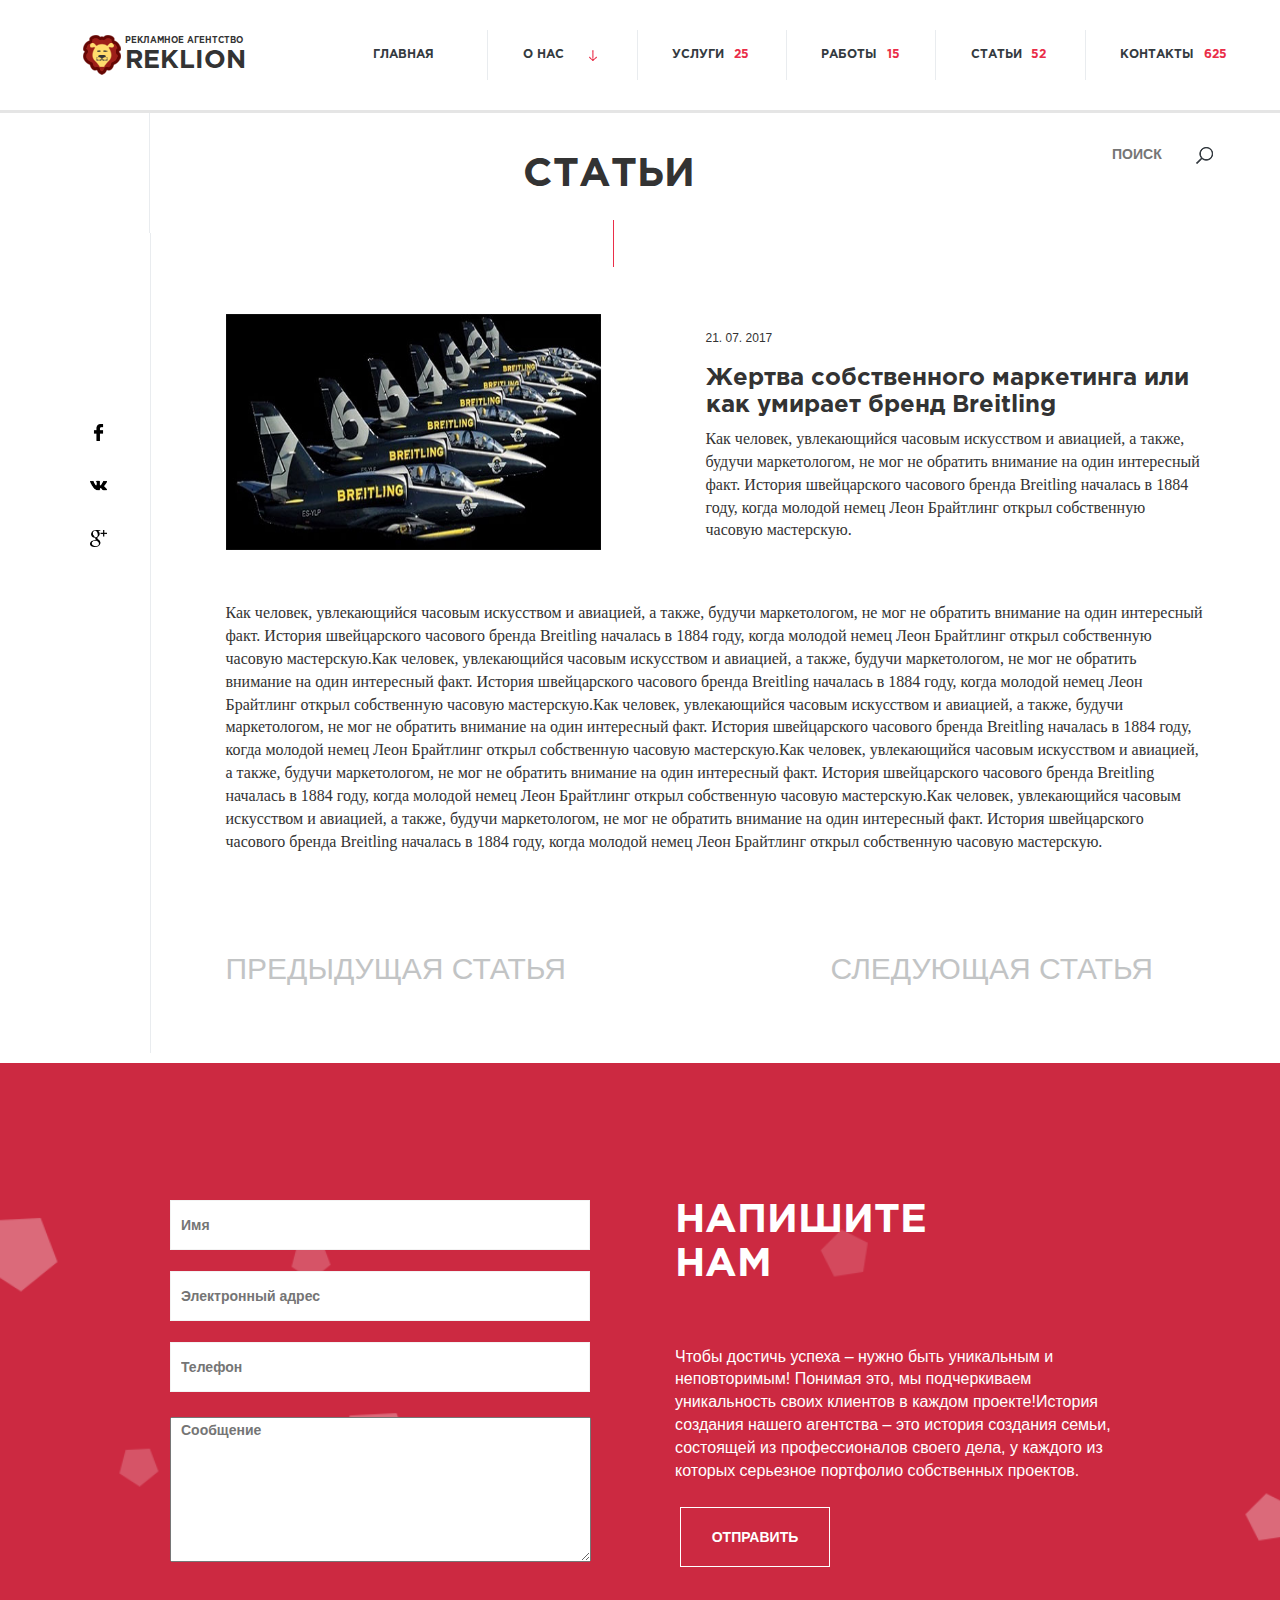
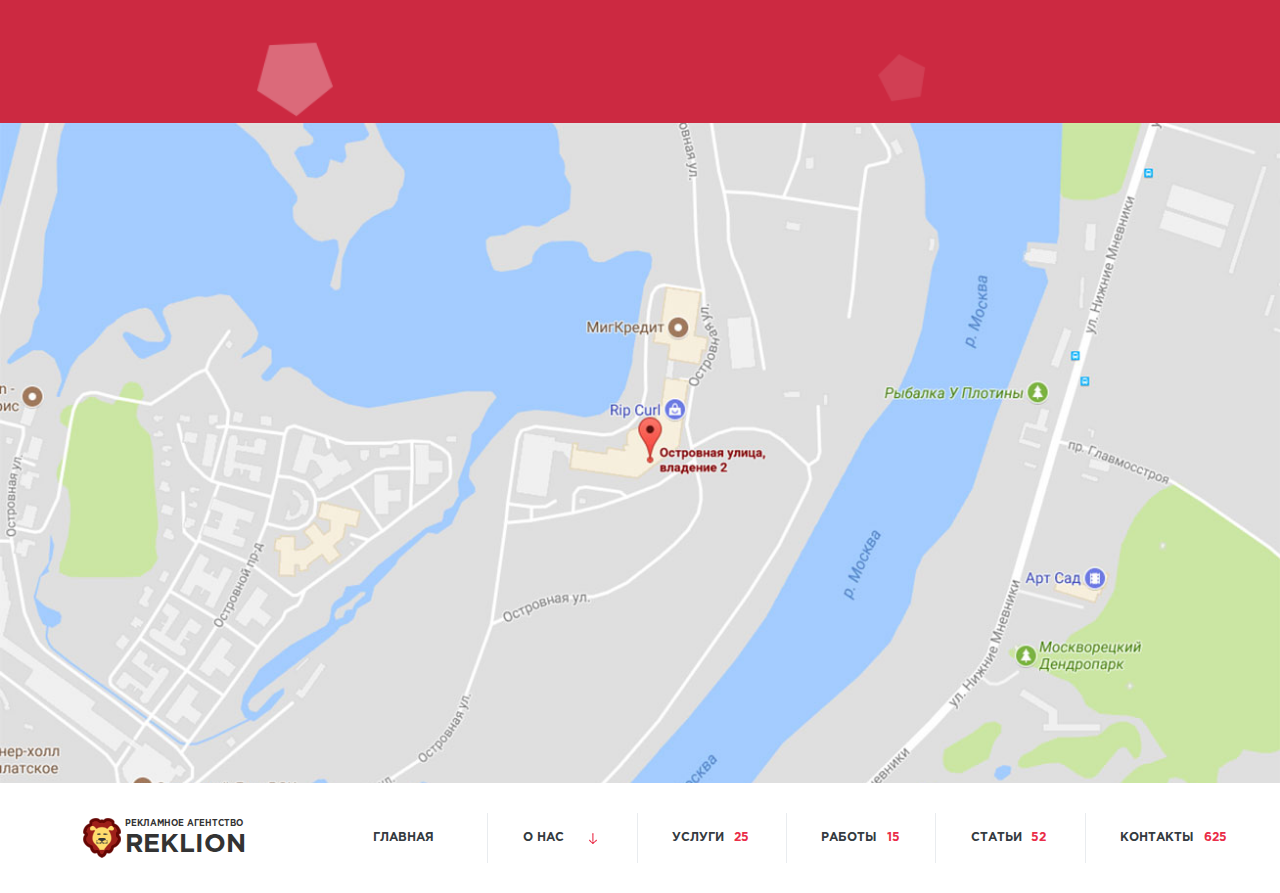
==== articles-inside.html @ a6cdd657 "commit-3" ====
<!doctype html>
<html lang="en">
<head>
    <meta charset="UTF-8">
    <meta name="viewport"
          content="width=device-width, user-scalable=no, initial-scale=1.0, maximum-scale=1.0, minimum-scale=1.0">
    <meta http-equiv="X-UA-Compatible" content="ie=edge">
    <link rel="stylesheet" href="style.css">
    <link rel="stylesheet" href="reset.css">
    <link rel="stylesheet" href="bootstrap/css/bootstrap.min.css">
    <link rel="stylesheet" href="font-awesome/css/font-awesome.min.css">
    <link rel="stylesheet" href="slick/slick-theme.css">
    <link rel="stylesheet" href="slick/slick.css">
    <title>REKLION</title>
</head>
<body>
   <header>
        <div class="head">
            <div class="top-nav">
                <div class="logo-block">
                    <img src="img/small-logo.png" alt="">
                    <div class="logo-text">
                        <p>РЕКЛАМНОЕ АГЕНТСТВО</p>
                        <h2>REKLION</h2>
                    </div>
                </div>
                <nav>
           <ul class="menu">
                        <li><a href="index.html">Главная</a></li>
                        <li><a href="#" class="toogle-menu">О нас</a>
                            <ul class="drop-menu">
                                <li class="red">О нас:</li>
                                <li><a href="command.html">НАША КОМАНДА</a></li>
                                <li><a href="reviews.html">ОТЗЫВЫ</a></li>
                                <li><a href="customers.html">клиенты</a></li>
                                <li><a href="partners.html">партнеры</a></li>
                                <li><a href="franchise.html">франшиза</a></li>
                                <li><a href="goodDeed.html">Благое дело</a></li>
                                <li><a href="certificate.html">СЕРТИФИКАТЫ</a></li>
                            </ul>
                        </li>
                        <li><a href="services.html">Услуги <span>25</span></a></li>
                        <li><a href="work.html">Работы <span>15</span></a></li>
                        <li><a href="articles.html">Статьи <span>52</span></a></li>
                        <li><a href="contacts.html">Контакты <span>625</span></a></li>
                    </ul>
                </nav>
                  <div id="side-toggle">
                        <a href="#">
                          <img src="img/menu.png" alt="">
                        </a>    
                    </div>  
                    <div class="side-menu">
                          <ul class="slide-container" >
                            <li><a href="index.html">Главная</a></li>
                              <li><a href="#" class="toogle-media">О нас</a>
                                  <ul class="drop-media">
                                      <li><a href="command.html">НАША КОМАНДА</a></li>
                                      <li><a href="reviews.html">ОТЗЫВЫ</a></li>
                                      <li><a href="customers.html">клиенты</a></li>
                                      <li><a href="partners.html">партнеры</a></li>
                                      <li><a href="franchise.html">франшиза</a></li>
                                      <li><a href="goodDeed.html">Благое дело</a></li>
                                      <li><a href="certificate.html">СЕРТИФИКАТЫ</a></li>
                                  </ul>
                              </li>
                                <li><a href="services.html">Услуги <span>25</span></a></li>
                                <li><a href="work.html">Работы <span>15</span></a></li>
                                <li><a href="articles.html">Статьи <span>52</span></a></li>
                                <li><a href="contacts.html">Контакты <span>625</span></a></li>
                          </ul>
                                    <div class="footer-block">
                                     <div class="logo-block">
                                     <img src="img/small-logo.png" alt="">
                                         <div class="logo-text">
                                            <p>РЕКЛАМНОЕ АГЕНТСТВО</p>
                                            <h2>REKLION</h2>
                                         </div>
                                     </div>
                                    <div class="footer-block-social">
                                        <div class="footer-block-item">
                                            <a href="#">
                                                <img src="img/face.png" alt="">
                                            </a>
                                        </div>
                                        <div class="footer-block-item">
                                            <a href="#">
                                                <img src="img/vk.png" alt="">
                                            </a>
                                        </div>
                                        <div class="footer-block-item">
                                            <a href="#">
                                                <img src="img/google.png" alt="">
                                            </a>
                                        </div>
                                    </div> 
                                    <div class="footer-tel">
                                        <a href="tel:т. +7 (495) 235-2-235">т. +7 (495) 235-2-235</a>
                                    </div>
                                </div>
                                <div class="call">
                                    <a href="tel:т. +7 (495) 235-2-235">Позвонить нам</a>
                                </div>
                                <div class="media-search">
                                    <input type="search" placeholder="ПОИСК">
                                    <button>
                                        <img src="img/search.png" alt="">
                                    </button>
                                </div>
            </div>            
                   </div>
            </div>
        </div>
    </header>
    <main>
          <div class="all-caption">
              <div class="all-caption-left"></div>
              <div class="all-caption-h2">
                  <h2 id="title">СТАТЬИ</h2>
              </div>
               <div class="search">
                      <label>
                                <input id="search-in" class="search-input" type="search" placeholder="ПОИСК">
                                <button id="search-btn">
                                    <img src="img/search.png" alt="">  
                                </button>
                        </label>
                    </div>
          </div>
        <div class="articles-inside">
          <div class="articles-inside-left">
            <div class="all-content-left">
              <div class="all-social">
                <a href="#">
                    <img src="img/face.png" alt="">
                </a>
                <a href="#">
                    <img src="img/vk.png" alt="">
                </a>
                <a href="#">
                   <img src="img/google.png" alt="">
                </a>   
            </div>   
        </div>
          </div>
          <div class="articles-inside-right">
            <div class="articles-inside-container">
             <div class="articles-inside-block">
                  <div class="articles-inside-img">
                    <img src="img/articles-img.jpg" alt="">
                  </div>
                  <div class="articles-inside-text">
                    <h3>21. 07. 2017</h3>
                    <h2>Жертва собственного маркетинга или как умирает бренд Breitling</h2>
                    <p>Как человек, увлекающийся часовым искусством и авиацией, а также, будучи маркетологом, не мог не обратить внимание на один интересный факт.
                    История швейцарского часового бренда Breitling началась в 1884 году, когда молодой немец Леон Брайтлинг открыл собственную часовую мастерскую.</p>
                  </div>
              </div>
              <div class="articles-inside-p">
                <p>
                  Как человек, увлекающийся часовым искусством и авиацией, а также, будучи маркетологом, не мог не обратить внимание на один интересный факт.
                  История швейцарского часового бренда Breitling началась в 1884 году, когда молодой немец Леон Брайтлинг открыл собственную часовую мастерскую.Как человек, увлекающийся часовым искусством и авиацией, а также, будучи маркетологом, не мог не обратить внимание на один интересный факт.
                  История швейцарского часового бренда Breitling началась в 1884 году, когда молодой немец Леон Брайтлинг открыл собственную часовую мастерскую.Как человек, увлекающийся часовым искусством и авиацией, а также, будучи маркетологом, не мог не обратить внимание на один интересный факт.
                  История швейцарского часового бренда Breitling началась в 1884 году, когда молодой немец Леон Брайтлинг открыл собственную часовую мастерскую.Как человек, увлекающийся часовым искусством и авиацией, а также, будучи маркетологом, не мог не обратить внимание на один интересный факт.
                  История швейцарского часового бренда Breitling началась в 1884 году, когда молодой немец Леон Брайтлинг открыл собственную часовую мастерскую.Как человек, увлекающийся часовым искусством и авиацией, а также, будучи маркетологом, не мог не обратить внимание на один интересный факт.
                  История швейцарского часового бренда Breitling началась в 1884 году, когда молодой немец Леон Брайтлинг открыл собственную часовую мастерскую.
                </p>
              </div>
              <div class="articles-inside-bottom">
                <div class="btn-articles">
                  <a href="#">Предыдущая статья</a>
                </div>
                <div class="btn-articles">
                  <a href="#">СЛЕДУЮЩАЯ статья</a>
                </div>
              </div>
            </div>
          </div>
        </div>
       <div class="write">
          <div class="write-block">
            <div class="write-form">
            <form action="#">
              <label>
                <div class="input-container">
                <input type="name" placeholder="Имя">
              </div>
              <div class="input-container">
                <input type="email" placeholder="Электронный адрес">
              </div>
              <div class="input-container">
                <input type="tel" placeholder="Телефон">
              </div>
              <textarea placeholder="Сообщение"></textarea>
              <button type="submit" class="form-button">ОТПРАВИТЬ</button>
              </label>
            </form>
          </div>
          <div class="write-text">
            <div class="write-caption">
              <h2>Напишите <br> 
                нам</h2>
            </div>
            <div class="write-p">
              <p>
                Чтобы достичь успеха – нужно быть уникальным и неповторимым! Понимая это, мы подчеркиваем уникальность своих клиентов в каждом проекте!История создания нашего агентства – это история создания семьи, состоящей из профессионалов
            своего дела, у каждого из которых серьезное портфолио собственных проектов.
              </p>
            </div>
          </div>
          </div>
        </div>
        <div class="map"></div>
    </main>
	<footer>
		<div class="top-nav foot">
                <div class="logo-block">
                    <img src="img/small-logo.png" alt="">
                    <div class="logo-text">
                        <p>РЕКЛАМНОЕ АГЕНТСТВО</p>
                        <h2>REKLION</h2>
                    </div>
                </div>
                <nav>
                    <ul class="menu">
                        <li><a href="#">Главная</a></li>
                        <li><a href="#" class="toogle-menu">О нас</a>
                            <ul class="drop-menu">
                                <li class="red">О нас:</li>
                                <li><a href="#">НАША КОМАНДА</a></li>
                                <li><a href="#">ОТЗЫВЫ</a></li>
                                <li><a href="#">клиенты</a></li>
                                <li><a href="#">партнеры</a></li>
                                <li><a href="#">франшиза</a></li>
                                <li><a href="#">Благое дело</a></li>
                                <li><a href="#">СЕРТИФИКАТЫ</a></li>
                            </ul>
                        </li>
                        <li><a href="#">Услуги <span>25</span></a></li>
                        <li><a href="#">Работы <span>15</span></a></li>
                        <li><a href="#">Статьи <span>52</span></a></li>
                        <li><a href="#">Контакты <span>625</span></a></li>
                    </ul>
                </nav>
            </div>
            <div class="footer-media">
            	<div class="footer-block">
            		 <div class="logo-block">
                     <img src="img/small-logo.png" alt="">
	                     <div class="logo-text">
	                        <p>РЕКЛАМНОЕ АГЕНТСТВО</p>
	                        <h2>REKLION</h2>
	                     </div>
                	 </div>
                	<div class="footer-block-social">
                		<div class="footer-block-item">
                			<a href="#">
                				<img src="img/face.png" alt="">
                			</a>
                		</div>
                		<div class="footer-block-item">
                			<a href="#">
                				<img src="img/vk.png" alt="">
                			</a>
                		</div>
                		<div class="footer-block-item">
                			<a href="#">
                				<img src="img/google.png" alt="">
                			</a>
                		</div>
                	</div> 
                	<div class="footer-tel">
                		<a href="tel:т. +7 (495) 235-2-235">т. +7 (495) 235-2-235</a>
                	</div>
            	</div>
            	<div class="call">
            		<a href="tel:т. +7 (495) 235-2-235">Позвонить нам</a>
            	</div>
            </div>
	</footer>
    <script src="https://ajax.googleapis.com/ajax/libs/jquery/3.2.1/jquery.min.js"></script>
    <script src="bootstrap/js/bootstrap.min.js"></script>
    <script src="slick/slick.min.js"></script>
    <script src="js.js"></script>
</body>
</html>
---- style.css ----
@font-face{
    font-family: Calibri;
    src: url(fonts/calibri/calibri.ttf);
    font-family: GothamPro;
    src: url(fonts/GothamPro/GothaProBol.otf)
}
body{
    overflow: hidden;
}
.wrapper{
    overflow: hidden;
}
a{
    text-decoration: none;
}
.head{
    border-bottom: 3px solid #e5e5e5;
    transition: all 0.5s;
}
.head.active{
    padding-bottom: 40px;
}
.top-nav{
    max-width: 1280px;
    min-height: 110px;
    display: -webkit-box;
    display: -ms-flexbox;
    display: flex;
    -webkit-box-align: center;
        -ms-flex-align: center;
            align-items: center;
    margin: auto;
    -ms-flex-wrap: wrap;
        flex-wrap: wrap;
    -ms-flex-pack: distribute;
        justify-content: space-around;
}
.logo-block{
    width: 170px;
    min-height: 110px;
    display: -webkit-box;
    display: -ms-flexbox;
    display: flex;
    -webkit-box-align: center;
        -ms-flex-align: center;
            align-items: center;
    margin: 0 4%;
}
.logo-text p{
    font-size: 8.62px;
    font-family: GothamPro;
    margin: 0;
}
.logo-text h2{
    font-family: GothamPro;
    font-size: 25.58px;
    margin: 0;
}
nav{
    width: 70%;
    height: 50px;
    position: relative;
}
.side-menu{
    display: none;
}
.menu{
    display: -webkit-box;
    display: -ms-flexbox;
    display: flex;
    -ms-flex-pack: distribute;
        justify-content: space-around;
    -webkit-box-align: center;
        -ms-flex-align: center;
            align-items: center;
    height: 100%;
}
.menu li{
    height: 100%;
    -ms-flex-preferred-size: 115px;
        flex-basis: 115px;
    text-transform: uppercase;
    border-right: 1px solid #e9ecef;
}
.menu li:last-child{
	border: none;
}
.menu a{
    display: block;
    color: #343a40;
    font-size: 12px;
    font-family: GothamPro;
    line-height: 50px;
}
.menu a:hover{
    color: #ea2e49;
    -webkit-transition: 0.3s;
    transition: 0.3s;
    text-decoration: none;
}
.menu a:active{
	color: #ea2e49;
}
.menu a:focus{
	color: #ea2e49;
	text-decoration: none;
}
.menu span{
    padding-left: 5%;
    color: #ea2e49;
}
#side-toggle{
	display: none;
}
.red{
    color: #ea2e49;
    display: block;
    font-size: 12px;
    font-family: GothamPro;
    line-height: 50px;
}
.toogle-menu{
    position: relative;
}
.toogle-menu:after{
    content: '';
    background-image: url("img/red-arrow.png");
    display: block;
    width: 8px;
    height: 11px;
    position: absolute;
    bottom: 19px;
    right: 40px;
}
.drop-menu{
    display: -webkit-box;
    display: -ms-flexbox;
    display: flex;
    position: absolute;
    -webkit-box-pack: justify;
        -ms-flex-pack: justify;
            justify-content: space-between;
    visibility: hidden;
    left: -30px;
    opacity: 0;
    -webkit-transition: 0.5s;
    transition: 0.5s;
    -webkit-transform: translateY(-34px);
            transform: translateY(-34px);
    width: 100%;        
}
.side-toggle{
	display: none;
}
.drop-menu li{
    width: 118px;
    text-align: center;
    border: none;
}
.drop-menu.active{
    -webkit-transform: translateY(8px);
            transform: translateY(8px);
    opacity: 1;
    visibility: visible;
}
.about{
    display: -webkit-box;
    display: -ms-flexbox;
    display: flex;
    -webkit-box-pack: justify;
        -ms-flex-pack: justify;
            justify-content: space-between;
}
.about-left{
     width: 150px;
     min-height: 520px;
     border-right: 1px solid #e9ecef;
     position: relative;
 }
.social-about{
    position: absolute;
    bottom: 10px;
    right: 60px;
}
.about-tex{
	display: none;
}
.social-about img{
    display: block;
    width: 10px;
    height:14px;
    margin-bottom: 40px;
}
.about-right{
    max-width: 1264px;
    min-height: 515px;
    display: -webkit-box;
    display: -ms-flexbox;
    display: flex;
    -ms-flex-pack: distribute;
        justify-content: space-around;
    -ms-flex-wrap: wrap;
        flex-wrap: wrap;
    -webkit-box-align: center;
        -ms-flex-align: center;
            align-items: center;
    position: relative;
}
.big-logo img{
    max-width: 100%;
}
.common-text{
    -ms-flex-preferred-size: 690px;
        flex-basis: 690px;
    margin-top: 80px;
}
.text{
    padding-top: 50px;
}
.about-caption h2{
    font-size: 40px;
    font-family: GothamPro sans-serif;
    text-transform: uppercase;
}
.common p{
    font-size: 16px;
    font-family: Calibri, sans-serif;
}
.search{
    position: absolute;
    top: 30px;
    right: 70px;
    max-width: 100px;
}
#search-in{
	border: none;
	background-color: transparent;
    width: 100px;
    transition: all 0.3s;
    position: absolute;
    right: 0;
    border-bottom: 1px solid transparent;
}
#search-in.active{
    border-bottom-color: #000;
    width: 380px;
    right: 30px;
}
#search-btn{
    background-color: transparent;
    border:  none;
    position: absolute;
    left: 80px;
}
.search label{
    width: 260px;
    display: block;
    overflow: hidden;
}
.download-button{
    width: 180px;
    height: 40px;
    -webkit-box-align: center;
        -ms-flex-align: center;
            align-items: center;
    display: -webkit-box;
    display: -ms-flexbox;
    display: flex;
}
.download-button a{
    color: #7cc3f9;
    font-size: 12px;
    font-family: GothamPro;
    display: block;
}
.download-button a:hover{
	color: #1997f7;
	text-decoration: none;
}
.download-button a:active{
	color: #3597e2;
	text-decoration: none;
}
.download-button a:before{
    content: '';
    display: block;
    background: url("img/download.png");
    width: 15px;
    height: 15px;
    float: left;
    margin-right: 5px;
}
.flex-container{
    display: -webkit-box;
    display: -ms-flexbox;
    display: flex;
    -webkit-box-pack: justify;
        -ms-flex-pack: justify;
            justify-content: space-between;
    width: 100%;
}
.work{
    max-width: 100%;
    min-height: 456px;
    background-color: #fafafa;
    display: -webkit-box;
    display: -ms-flexbox;
    display: flex;
    -webkit-box-pack: justify;
        -ms-flex-pack: justify;
            justify-content: space-between;
}
.work-right{
    width: 1194px;
    min-height: 515px;
    display: -webkit-box;
    display: -ms-flexbox;
    display: flex;
    -webkit-box-pack: justify;
        -ms-flex-pack: justify;
            justify-content: space-between;
    -ms-flex-wrap: wrap;
        flex-wrap: wrap;
}
.tel{
    width: 150px;
    min-height: 520px;
}
.tel a{
    font-size: 12px;
    writing-mode: vertical-lr;
    margin-left: 55%;
    margin-top: 40%;
    color: #494e53;
}
.video{
    width: 650px;
    height: 460px;
    margin-top: 12%;
}
.video-block{
    width: 500px;
    height: 340px;
    margin: auto;
}
.cup{
    width: 30%;
    height: 460px;
    margin-top: 7%;
}
.cup img{
    padding-left: 5%;
}
.cup-button{
    width: 250px;
    height: 60px;
    background-color: #ea2e49;
    -webkit-box-shadow: 1px 1px 10px 8px #f9bec2;
            box-shadow: 1px 1px 10px 8px #f9bec2;
}
.cup-button:hover{
	background-color: #ff3352;
}
.cup-button:active{
	background-color: #e61740;
}
.cup-button a{
    display: block;
    color: #fff;
    font-size: 12px;
    font-family: GothamPro;
    text-transform: uppercase;
    text-align: center;
    line-height: 60px;
}
.cup-button a:hover{
	color: #fff;
	text-decoration: none;
}
.cup-button a:focus{
	color: #fff;
	text-decoration: none;
}
.video-block iframe{
    width:500px;
    height:315px;
}
.video-block video{
    width: 100%;
    height: 100%;   
}
.advantages{
    display: -webkit-box;
    display: -ms-flexbox;
    display: flex;
    -webkit-box-pack: justify;
        -ms-flex-pack: justify;
            justify-content: space-between;
    min-height: 650px;
}
.advantages-left{
    width: 150px;
    min-height: 520px;
    border-right: 1px solid #e9ecef;
}
.advantages-right{
    max-width: 1134px;
    min-height: 515px;
    display: -webkit-box;
    display: -ms-flexbox;
    display: flex;
    -ms-flex-pack: distribute;
        justify-content: space-around;
    -ms-flex-wrap: wrap;
        flex-wrap: wrap;
    -webkit-box-align: center;
        -ms-flex-align: center;
            align-items: center;
    position: relative;
}
.advantages-p{
    display: -webkit-box;
    display: -ms-flexbox;
    display: flex;
    -ms-flex-pack: distribute;
        justify-content: space-around;
    margin-top: 5%;
}
.advantages-text-right h2{
    font-size: 40px;
    text-transform: uppercase;
    font-family: Calibri;
    margin-left: 2%;
}
.advantages-text-right p{
    font-size: 16px;
    font-family: Calibri;
    width: 45%;
}
.advantages-caption{
    display: -webkit-box;
    display: -ms-flexbox;
    display: flex;
    -webkit-box-pack: justify;
        -ms-flex-pack: justify;
            justify-content: space-between;
    max-width: 1000px;
}
.view-services{
    width: 200px;
    height: 80px;
    position: relative;
}
.view-services a{
    display: block;
    color: #4dadf7;
    font-size: 12px;
    font-family: Calibri;
    position: absolute;
    bottom: 0;
    text-decoration: underline;
}
.view-services a:hover{
	color: #1997f7;
}
.view-services a:before{
    content: '';
    display: block;
    background-image: url("img/blue-arrow.png");
    position: absolute;
    width: 8px;
    height: 12px;
    top: -30px;
    left: 16px;
}
.advantages-text-bot{
    position: relative;
}
.advantages-text-bot:after{
    content: '';
    display: block;
    background-image: url("img/gray-arrow.png");
    width: 8px;
    height: 12px;
    position: absolute;
    left: 57px;
    top: 120px;
}
.advantages-text-bot h2{
    font-size: 30px;
    text-transform: uppercase;
    font-family: GothamPro;
    color: #8c8f93;
    margin-left: 2%;
    line-height: 50px;
}
.gray{
    color: #616366;
}
.quote{
    position: relative;
    width: 100%;
    margin: auto;
}
.quote-sl{
    position: relative;
}
.quote-sl img{
    width:100%;
}
.quote-sl-text{
    position: absolute;
    top: 110px;
    left: 400px;
}
.quote-sl-text p{
    color: #fff;
    font-size: 24px;
    font-family: GothamPro;
}
.articles{
    max-width: 1280px;
    min-height: 660px;
    display: -webkit-box;
    display: -ms-flexbox;
    display: flex;
}
.articles-left{
    width: 150px;
    border-right: 1px solid #e9ecef;
}
.articles-right-block{
	width: 50%;
	margin-bottom: 75px;
}
.articles-caption{
	width: 400px;
	margin: auto;
}
.articles-caption h2{
	font-size: 36px;
	font-family: GothamPro;
}
.get{
	padding: 15%;
}
.get a{
	display: block;
	font-size: 12px;
	font-family: Calibri;
	position: relative;
	color: #4dadf7;
}
.get a:hover{
	text-decoration: none;
	color: #1997f7;
}
.get a:before{
	content: '';
	display: block;
	background-image: url('img/blue-arrow.png');
	background-repeat: no-repeat;
	width: 8px;
	height: 12px;
	position: absolute;
	top: -40px;
	left: 11px;
}
.articles-right{
    width: 100%;
    min-height: 660px;
    display: -webkit-box;
    display: -ms-flexbox;
    display: flex;
    -webkit-box-pack: justify;
        -ms-flex-pack: justify;
            justify-content: space-between;
            -webkit-box-align: center;
                -ms-flex-align: center;
                    align-items: center;
            -ms-flex-wrap: wrap;
                flex-wrap: wrap;
}
.articles-slider{
	max-width: 550px;
	min-height: 620px;
	margin-top: 70px;
}
.articles-sl{
	width: 315px;
	height: 360px;
	position: relative;
}
.red-left{
	width: 64px;
	height: 62px;
	display: block;
	background-image: url('img/red-left.png');
	position: absolute;
	bottom: 0;
	right: 64px;
}
.red-right{
	width: 64px;
	height: 62px;
	display: block;
	background-image: url('img/red-right.png');
	position: absolute;
	bottom: 62px;
	right: 64px;
}
.articles-sl img{
	width: 205px;
	max-width: 100%;
}
.articles-numb{
	margin-bottom: 45px;
}
.articles-numb h2{
	font-size: 70px;
	font-family: GothamPro;
}
.articles-data p{
	font-size: 12px;
	margin: 0;
}
.articles-slide-text p{
	font-size: 16px;
	font-family: Calibri;
	font-weight: bold;
}
.services{
	max-width: 100%;
	min-height: 660px;
	background-image: url(img/services-bg.jpg);
	background-size: cover;
	background-repeat: no-repeat;
}
.tab-block{
	margin-top: 20%;
}
.services-caption h2{
	font-size: 70px;
	font-family: GothamPro;
}
.services-caption h3{
	font-size: 40px;
	font-family: GothamPro;
}
.services-text{
	width: 440px;
	padding-top: 10%;
}
.services-button{
	width: 225px;
	height: 60px;
	background-color: #ea2e49;
	-webkit-box-shadow: 1px 1px 10px 8px #f9bec2;
	        box-shadow: 1px 1px 10px 8px #f9bec2;
	margin-top: 57px;
	-webkit-transition: 0.3s;
	transition: 0.3s;
}
.services-button:hover{
	background-color: #ff3352;
}
.services-button:active{
	background-color: #e61740;
}
.services-button a{
	display: block;
	line-height: 60px;
	text-align: center;
	color: #fff;
	text-transform: uppercase;
	font-size: 12px;
	font-family: GothamPro;
	font-weight: bold;
}
.services-button a:hover{
	color: #fff;
	text-decoration: none;
}
.viev-serv{
	margin-top: 90px;
}
.viev-serv a{
	font-size: 12px;
	font-family: GothamPro;
	font-weight: bold;
	color: #4dadf7;
	position: relative;
}
.viev-serv a:before{
	content: '';
	display: block;
	background-image: url('img/blue-arrow.png');
	width: 8px;
	height: 12px;
	position: absolute;
	bottom: 50px;
	left: 13px;
}
.services-text p{
	font-size: 16px;
	font-family: Calibri;
}
.red-numb{
	color: #ea2e49;
}
.services-tab{
	display: -webkit-box;
	display: -ms-flexbox;
	display: flex;
	-webkit-box-pack: space-evenly;
	    -ms-flex-pack: space-evenly;
	        justify-content: space-evenly;
	-ms-flex-wrap: wrap;
	    flex-wrap: wrap;
}
.list-tabs{
	display: -webkit-box;
	display: -ms-flexbox;
	display: flex;
	width: 510px;
	-ms-flex-pack: distribute;
	    justify-content: space-around;
}
.list-tabs ul{
	width: 210px;
	height: 680px;
	padding-top: 70px;
	position: relative;
}
.gray-line:after{
	content: '';
	display: block;
	background-image: url('img/gray-line.png');
	width: 1px;
	height: 640px;
	position: absolute;
	top: 30px;
	right: -23px;
}
.list-tabs li{
	padding-top: 20%;
}
#horse{
	padding-left: 38%;
}
#android{
	padding-left: 6%;
}
.list-tabs a{
	font-size: 16px;
	color: #96908e;
	font-family: Calibri;
	display: block;
	text-align: center;
}
.list-tabs a:hover{
	color: #8d8d8d;
}
.list-tabs img{
	display: block;
	padding-left: 33%;
	padding-bottom: 5%;
}
.clients{
	max-width: 100%;
	min-height: 585px;
	display: -webkit-box;
	display: -ms-flexbox;
	display: flex;
}
.clients-left{
	width: 150px;
    min-height: 520px;
    border-right: 1px solid #e9ecef;
}
.clients-right{
	width: 100%;
}
.clients-item{
	width: 90%;
	height: 260px;
	margin: auto;
}
.clients-caption{
	padding: 5%;
} 
.clients-caption h2{
	font-size: 40px;
}
.clients-item-top,
.clients-item-bot{
	display: -webkit-box;
	display: -ms-flexbox;
	display: flex;
	-ms-flex-pack: distribute;
	    justify-content: space-around;
	-webkit-box-align: center;
	    -ms-flex-align: center;
	        align-items: center;
}
.write{
	background-image: url('img/write-bg.png');
	background-repeat: no-repeat;
	background-size: cover;
	max-width: 100%;
	width: 100%;
	min-height: 660px;
}
.write-block{
	max-width: 960px;
	min-height: 462px;
	margin: auto;
	display: -webkit-box;
	display: -ms-flexbox;
	display: flex;
	-webkit-box-pack: justify;
	    -ms-flex-pack: justify;
	        justify-content: space-between;
	-ms-flex-wrap: wrap;
	    flex-wrap: wrap-reverse;
	padding-top: 9%;
	position: relative;
}
.write-form{
	width: 440px;
	padding: 0 10px;
}
.write-form form{
	width: 100%;
}
.input-container{
	width: 100%;
	height: 50px;
	margin-top: 5%;
}
.input-container input{
	width: 100%;
	height: 50px;
	border: 1px solid #f3f3f3;
	color: #999999;
	-webkit-box-sizing: border-box;
	        box-sizing: border-box;
	padding-left: 10px;
}
.write-form textarea{
	width: 421px;
	height: 145px;
	margin-top: 6%;
	color: #999999;
	-webkit-box-sizing: border-box;
	        box-sizing: border-box;
	padding-left: 10px;
}
.write-text{
	width: 445px;
}
.write-caption h2{
	font-size: 40px;
	text-transform: uppercase;
	color: #fff;
	font-family: GothamPro;
}
.write-p{
	font-size: 16px;
	color: #fff;
	padding-top: 11%;
}
.form-button{
	position: absolute;
	bottom: 0;
	left: 520px;
	width: 150px;
	height: 60px;
	border: 1px solid #fff;
	background-color: transparent;
	color: #fff;
	-webkit-transition: 0.5s;
	transition: 0.5s;
}
.form-button:hover{
	background-color: #ea2d49;
	-webkit-transition: 0.5s;
	transition: 0.5s;
}
.form-button:active{
	background-color: #e61741;
	-webkit-transition: 0.5s;
	transition: 0.5s;
}
.map{
	background-image: url('img/map.jpg');
	background-repeat: no-repeat;
	background-size: 100%;
	width: 100%;
	min-height: 660px;
}
.footer-media{
	display: none;
}

/*contacts*/
.contacts{
	width: 100%;
	min-height: 496px;
}
.all-caption{
	max-width: 100%;
	min-height: 120px;
	display: flex;
    position: relative;
}
.all-caption-left{
	width: 150px;
	border-right: 1px solid #e9ecef;
}
.all-caption-h2{
	margin-top: 40px;
    margin-left: 25%;
}
.all-caption-h2 h2{
	font-size: 40px;
	text-transform: uppercase;
	margin: 0; 
	font-family: GothamPro;
	font-weight: bold;
}
.all-caption-search{
	max-width: 186;
}
.all-caption-search button{
	border: none;
	background-color: transparent;
	margin-top: 43px;
	margin-right: 130px;
}
.contacts-content{
	max-width: 100%
	min-height 360px;
	background-color: #fafafa;
	display: flex;
	justify-content: space-between;
}
.all-content-left{
	width: 150px;
	height: 350px;	
	position: relative;
}
.all-content-left img{
	width: 17px;
	height: 17px;
}
.all-social{
	position: absolute;
	position: absolute;
	bottom: 0px;
	left: 90px;
}
.all-social img{
	display: block;
}
.all-social a{
	padding-bottom: 36px;
	display: block;
}
.contacts-content-right{
	display: flex;
	justify-content: space-around;
	flex-wrap: wrap; 
	width: 90%;
	min-height: 250px;
	align-items: center;
}
.contacts-content-item h2{
	color: #ea2e49;
	font-size: 36px;
	font-family: GothamPro;
	font-weight: bold;
}
.contacts-content-item h3{
	font-size: 14px;
	text-transform: uppercase;
	color: #495057;
	font-family: GothamPro;
	font-weight: bold;
	margin-top: 30px;
	margin-bottom: 35px;
}
.contacts-content-item ul{
	padding-top: 2%;
}
.contacts-content-item li{
	color: #495057;
	padding-top: 2%;
}
.contacts-content-item a{
	color: #495057;
	text-decoration: none;
}
/*contacts-end*/
/*reviews*/
.common-page{
	width: 100%;
	min-height: 460px;
	background-color: #fafafa;
	display: flex;
}
.common-right{
	width: 80%;
	display: flex;
	justify-content: space-between;
    margin: auto;
    padding-top: 50px;
}
.common-video{
	width: 580px;
	height: 460px;
}
.common-video video{
	width: 450px;
	height: 335px;
	margin: auto;
}
.reviews-left{
	width: 150px;
	min-height: 1200px;
	border-right: 1px solid #e9ecef;
}
.reviews-left a{
	writing-mode: sideways-lr;
}
.reviews-about-reklion{
	width: 100%;
}
.reviews{
	display: flex;
}
.reviews-caption{
	width: 100%;
	height: 100px;
}
.reviews-caption h2{
	font-size: 30px;
	font-family: GothamPro;
	font-weight: bold;
	padding-top: 4%;
	padding-left: 7%;
}	
.reviews-block{
	max-width: 1160px;
	margin: auto;
}
.reviews-item{
	display: flex;
	justify-content: space-around;
	flex-wrap: wrap;
	margin-top: 5%;

}
.reviews-photo{
	width: 333px;
	height: 412px;
}
.reviews-photo img{
	max-width: 100%;
}
.reviews-text{
	max-width: 575px;
}
.reviews-name{
	width: 530px;
	height: 60px;
	display: flex;
	justify-content: space-between; 
}
.reviews-name h2{
	font-size: 14px;
	font-family: GothamPro;
	font-weight: bold;
}
.reviews-name p{
	font-family: GothamPro;
	font-weight: bold;
	color: #ea2e49;
	font-size: 48px;
}
.reviews-p{
	max-width: 580px;
	min-height: 270px;
}
.reviews-p p{
	font-size: 16px;
	font-family: Calibri;
}
.diplomas{
	max-width: 100%;
	min-height: 1245px;
	background-image: url('img/diplomas-bg.jpg');
	background-repeat: no-repeat;
	background-size: cover;
}
.diplomas-caption{
	max-width: 400px;
	min-height: 100px;
	padding-left: 14%;
}
.diplomas-caption h2{
	margin: 0;
	padding-top: 30%;
	text-align: right;
}
.diplomas-block{
	max-width: 988px;
	min-height: 988px;
	display: flex;
	justify-content: space-between;
	flex-wrap: wrap;
	margin-left: 18%;
	margin-right: 2%;
}
.diplomas-item{
	max-width: 220px;
	min-height: 310px;
	margin-top: 30px;
}
.diplomas-item img{
	max-width: 100%;
}
/*reviews-end*/

/*command*/
.command{
	max-width: 100%;
	display: flex;
}
.command-left{
	width: 150px;
	height: 1970px;
	border-right: 1px solid #e9ecef;
}
.command-right{
	width: 100%;
}
.command-caption{
	max-width: 264px;
	min-height: 170px;
	margin-left: 14%;
}
.command-caption h2{
	margin: 0;
	padding-top: 25%;
}
#card{
	padding-top: 0;
}
.team-card{
	max-width: 875px;
	min-height: 475px;
	margin: auto;
	display: flex;
	justify-content: space-between;
	padding-top: 130px;
}
.team-item{
	width: 222px;
}
.team-photo img{
	max-width: 100%;
}
.team-name{
	margin: 30px 0;
}
.team-name h2{
	font-size: 14px;
	text-transform: uppercase;
	font-family: GothamPro;
	font-weight: bold;
	color: #343a40;
}
.team-info p{
	font-size: 14px;
	color: #495057;
	font-family: Calibri;
	width: 160px;
}
.advantages-page{
	width: 100%;
	min-height: 1360px;
	background-image: url('img/diplomas-bg.jpg');
	background-repeat: no-repeat;
	background-size: cover;
}
.advantages-page-caption{
	width: 900px;
	display: flex;
	margin: auto;
	justify-content: space-between;
	height: 150px;
	align-items: center;
}
.advantages-page-caption h2{
	margin: 0;
	
}
.advantages-page-caption a{
	font-size: 16px;
	font-family: GothamPro;
	color: #4dadf7;
	position: relative;
}
.advantages-page-caption a:before{
	content: '';
	display: block;
	background-image: url('img/blue-arrow.png');
	position: absolute;
	width: 8px;
	height: 12px;
	top: -30px;
	left: 14px;
}
.advantages-page-block{
	width: 970px;
	height: 955px;
	display: flex;
	justify-content: space-around;
	flex-wrap: wrap;
	margin: auto;
}
.advantages-page-item{
	width: 245px;
}
.advantages-page-item h2{
	color: #ea2e49;
	font-size: 36px;
	font-family: GothamPro;
	font-weight: bold;
}
.advantages-page-item h3{
	font-size: 14px;
	font-family: GothamPro;
	font-weight: bold;
	color: #343a40;
}
.advantages-page-item p{
	font-size: 14px;
	font-family: Calibri;
	color: #495057;
}
.cup-bottom{
	max-width: 245px;
	min-height: 175px;
	margin: auto;
	padding-bottom: 50px;
}
.cup-img{
	padding-left: 10%;
}
.cup-bottom-button{
	width: 245px;
	height: 62px;
	background-color: #ea2e49;
	 -webkit-box-shadow: 1px 1px 10px 8px #f9bec2;
            box-shadow: 1px 1px 10px 8px #f9bec2;
}
.cup-bottom-button a{
	display: block;
	color: #fff;
	text-transform: uppercase;
	font-family: Calibri;
	text-align: center;
	line-height: 60px;
}
.cup-bottom-button a:hover{
	color: #fff;
	text-decoration: none;
}
.experience{
	display: flex;
}
.experience-left{
	width: 150px;
	height: 160px;
	border-right: 1px solid #e9ecef;
}
.experience-right{
	width: 100%;
}
.experience-text{
	width: 100%;
	padding-left: 33%;
	padding-top: 6%;
}
.experience-right h2{
	color: #c2c4c5;
	text-transform: uppercase;
	font-size: 16px;
	font-family: GothamPro;
	margin:  0;
	font-weight: bold;
}
/*command-end*/
/*certificate*/
.certificate{
	display: flex;
	min-height: 1300px;
}
.certificate-left{
	width: 150px;
	border-right: 1px solid #e9ecef;
}
.certificate-right{
	width: 100%;
}
.certificate-block{
	max-width: 1130px;
	min-height: 400px;
}
.certificate-caption{
	padding-left: 10.5%;
	height: 100px;
}
.certificate-caption h2{
	font-size: 30px;
	text-transform: uppercase;
	font-family: GothamPro;
	font-weight: bold;
	padding-top: 2%;
	color: #343a40;
}
.partnership-caption{
	padding-left: 10.5%;
}
.partnership-caption h3{
	font-size: 16px;
	text-transform: uppercase;
	color: #f398a1;
}
.partnership-block{
	display: flex;
	justify-content: space-around;
	max-width: 940px;
	min-height: 230px;
	align-items: center;
	margin: auto;
}
.partnership-item img{
	max-width: 100%;
}
.all-certificate{
	max-width: 960px;
	min-height: 925px;
	margin: auto;
	padding-top: 50px;
}
.certificate-p{
	padding-left: 1.5%;
}
.certificate-p p{
	font-size: 16px;
	color: #ea2e49;
	text-transform: uppercase;
}
.all-certificate-item{
	display: flex;
	flex-wrap: wrap;
	justify-content: space-around;
}
.certificate-item{
	width: 178px;
	height: 257px;
	margin-top: 20px;
}
.certificate-item img{
	max-width: 100%;
}
/*certificate-end*/
/*goodDeed*/
.white{
	background-color: #fff;
}
.gray{
	background-color: #fafafa;
	height: 450px;
}
.goodDeed{
	max-width: 100%;
	min-height: 1300px;
}
.goodDeed-top{
	min-height: 450px;
	max-width: 1340px;
	display: flex;
	justify-content: center;
	align-items: center;
	background-color: #fafafa;
	margin: auto;
}
.goodDeed-social{
	position: absolute;
	position: absolute;
	bottom: 0px;
	left: 90px;
}
.goodDeed-social img{
	display: block;
    width: 10px;
    height:14px;
    margin-bottom: 40px;
}
.goodDeed-top-left{
	width: 150px;
	height: 450px;
}
.goodDeed-top-right{
	display: flex;
	margin: auto;
	width: 100%;
	justify-content: center;
	flex-wrap: wrap;
	align-items: center;
}
.goodDeed-img{
	margin-right: 5%;
	max-width: 490px;
	min-height: 350px;
}
.media-img{
	display: none;
}
.project{
	width: 460px;
	height: 300px;
}
.project h2{
	font-size: 30px;
	text-transform: uppercase;
	font-family: GothamPro;
	font-weight: bold;
	margin-bottom: 50px; 
}
.project p{
	font-size: 16px;
	font-family: Calibri;
}
.goodDeed-text{
	box-sizing: border-box;
	padding-left: 3.5%;
	padding-right: 10%;
	padding-top: 50px;
	max-width: 1010px;
	min-height: 845px;
	margin: auto;
}
.goodDeed-text-caption h2{
	font-size: 30px;
	font-family: GothamPro;
	text-transform: uppercase;
	font-weight: bold;
}
.goodDeed-text-caption p{
	font-size: 16px;
	font-family: Calibri;
}
.goodDeed-container-left{
	width: 135px;
	border-right: 1px solid #e9ecef;
	height: 1381px;
	position: absolute;
}
.goodDeed-container{
	max-width: 1340px;
	display: flex;
	flex-wrap: wrap;
}
.goodDeed-text ul{
	padding-top: 5%;
}
.text-ul li{
	color: #5b6167;
	font-family: Calibri;
}
.goodDeed-text p{
	margin: 0;
	padding-top: 2%;
	color: #5b6167;
	font-family: Calibri;
}
.goodDeed-text span{
	font-weight: bold;
}
.goodDeed-text a{
	color: #ea2e49;
}
.goodDeed-text a:hover{
	color: #ea2e49;
	text-decoration: none;
}
.goodDeed-photoBlock{
	max-width: 990px;
	min-height: 530px;
	margin: auto;
	display: flex;
	flex-wrap: wrap;
	justify-content: space-around;
}
.photoBlock-item{
	width: 220px;
	height: 150px;
}
.photoBlock-item img{
	max-width: 100%;
}
/*goodDeed-end*/

/*customers*/
.customers{
	width: 100%;
	min-height: 1132px;
	display: flex;
}
.customers-left{
	width: 150px;
	border-right: 1px solid #e9ecef;
}
.customers-right{
	width: 100%;
}
.customers-caption{
	height: 170px;
	display: flex;
	align-items: center;
	padding-left: 3.5%;
}
.customers-caption h2{
	margin: 0;
	font-size: 30px;
	font-family: GothamPro;
	font-weight: bold;
	text-transform: uppercase;
	padding-left: 4%;
}
.customers-caption p{
	margin: 0;
	text-transform: uppercase;
	font-size: 16px;
	color: #ea2e49;
	padding-left: 5%;
}	
.customers-block{
	max-width: 935px;
	min-height: 895px;
	margin: auto;
}
.customers-item{
	display: flex;
	justify-content: space-around;
	flex-wrap: wrap;
	max-width: 995px;
	min-height: 165px;
	align-items: center;
}
/*customers-end*/

/*work*/
.work-page{
    display: flex;
}
.work-page-left{
    width: 150px;
    border-right: 1px solid #e9ecef;
    height: 1170px; 
}
.work-page-right{
    max-width: 988px;
    height: 1170px;
    margin: auto;
}
.work-list{
    max-width: 995px;
    min-height: 1060px;
}
.work-ul{
    display: flex;
    width: 850px;
    justify-content: space-between;
    height: 50px;
    padding: 5% 0;
}
.work-ul li{
    text-transform: uppercase;
    font-size: 30px;
    height: 50px;
    font-family: GothamPro;
    font-weight: bold;
}
.active .color-a{
    color: #ea2e49;
}
.work-ul a{
    color: #c2c4c5;
    text-decoration: none;
    transition: 0.5s;
}
.work-ul a:hover{
    color: #f496a4;
    text-decoration: none;
}
.work-item{
    width: 100%;
    height: 330px;
    background-repeat: no-repeat;
    background-position-y: 50px;
    padding-top: 40px;  
    
}.work-img img{
    position: relative;
    max-width: 100%;
}
.li-work{
    display: flex;
    width: 280px;
    justify-content: space-around;
}
.li-work li{
    font-size: 12px;
    font-family: GothamPro;
    font-weight: bold;
    position: relative;
}
.li-work li:before{
    content: '';
    display: block;
    background-image: url('img/word-line.png');
    position: absolute;
    width: 9px;
    height: 3px;
    left: -12px;
    bottom: 6px;
}
.work-img{
    position: relative;
}
.work-img h2{
    text-transform: uppercase;
    color: #fff;
    position: absolute;
    z-index: 2;
    font-size: 26.88px;
    font-family: GothamPro;
    font-weight: bold;
    left: 80px;
    top: 15px;
}
.work-more{
    width: 145px;
    height: 60px;
    background-color: transparent;
    border: 2px solid #fff;
    position: absolute;
    bottom: 39px;
    left: 80px;
    z-index: 2;
    transition: 0.5s;
}
.work-more:hover{
    color: #ea2e49;
}
.work-more:active{
    color: #e61740;
}
.work-more a{
    text-transform: uppercase;
    display: block;
    color: #fff;
    text-align: center;
    line-height: 55px;
    font-size: 14px;
    font-family: Calibri;
}
.work-more:hover a{
    color: #fff;
    text-decoration: none;
}
.work-item p{
    font-size: 12px;
    font-family: GothamPro;
    margin-top: 10px;
    margin-left: 10px;
}
/*work-end*/

/*inside*/
.inside{
    display: flex;
}
.inside-left{
    width: 169px;
    height: 3742px;
    border-right: 1px solid #e9ecef;
}
.inside-right{
    width: 100%;
    min-height: 3649px;
}
#title{
    margin-left: 31%;
    position: relative;
}
#title:after{
    content: '';
    display: block;
    background-image: url('img/long-red.png');
    width: 1px;
    height: 47px;
    position: absolute;
    left: 90px;
    bottom: -70px;
}
.flex-block{
    display: flex;
    align-items: center;
    justify-content: space-between;
    flex-wrap: wrap;
}
.flex-block h2{
    font-size: 26.88px;
    font-family: GothamPro;
    font-weight: bold;
}
.flex-block ul{
    margin: 0;
}
.inside-text{
    padding-top: 15%;
    padding-left: 9%;
    max-width: 810px;
}
.inside-p{
    margin-top: 20px;
    font-family: GothamPro;
    font-size: 12px;
}
.web-block{
    max-width: 980px;
    margin: auto;
    padding-top: 50px;
}
.web-block img{
    max-width: 100%;
}
/*inside-end*/

/*partners*/

.partners{
    display: flex;
}
.partners-left{
    width: 139px;
    height: 800px;
    border-right: 1px solid #e9ecef;
}
.partners-right{
    width: 100%;
}
.partners-container{
    max-width: 1015px;
    min-height: 725px;
    margin: auto;
}
.partners-caption{
    height: 170px;
}
.partners-caption h2{
    text-transform: uppercase;
    font-size: 30px;
    font-family: GothamPro;
    padding-top: 5%;        
}
.partners-block{
    display: flex;
    justify-content: space-between;
    align-items: center;
    flex-wrap: wrap;
    height: 320px;
    margin-top: 20px; 
}
.partners-img{
    width: 30%;
    height: 195px;
    border: 1px solid #f2f2f2;
    display: flex;
    align-items: center;
    justify-content: center;
}
.partners-text-caption{
    display: flex;
    width: 330px;
    justify-content: space-between;
}
.partners-text-caption p{
    margin: 0
}
.partners-text-caption h2{
    margin: 0
}
.partners-text{
    max-width: 585px;
    min-height: 325px;
    padding-top: 15%;
}
.partners-text h2{
    font-size: 14px;
    font-family: GothamPro;
    font-weight: bold;
}
.partners-text p{
    font-size: 12px;    
}
.partners-p{
    padding-top: 5%;
}
.partners-p p{
    font-size: 16px;
    font-family: Calibri;
}
/*partners-end*/

/*articles*/

.articles-img img{
    width: 500px;
}
.articles-img{
    margin-right: 30px;
}
.articles-bg{
    background-image: url('img/bg-artic.jpg');
    background-repeat: no-repeat;
    background-size: 100%;
    display: flex;
    justify-content: space-between;
    margin: auto;
    -webkit-background-size: 100%;
}
.mass-media h2{
    font-size: 30px;
    text-transform: uppercase;
    font-family: GothamPro;
    font-weight: bold;
}
.view{
    width: 140px;
    height: 60px;
    background-color: #ea2e49;
    box-shadow: 1px 1px 15px 4px #f6c8cf;
}
.view a{
    display: block;
    text-align: center;
    line-height: 55px;
    text-transform: uppercase;
    color: #fff;
}
.view a:hover{
    color: #fff;
}
.articles{
    display: flex;
}
.articles-left{
    width: 150px;
    border-right: 1px solid #e9ecef;
}
.articles-right-page{
    width: 100%;
}
.articles-item{
    display: flex;
    align-items: center;
    justify-content: space-between;
    max-width: 1160px;
    margin-left: 5%;
}
.articles-ul{
    display: flex;
    width: 50%;
    justify-content: space-between;
    padding-top: 80px;
}
.articles-ul li{
    font-size: 30px;
    font-family: GothamPro;
    font-weight: bold;
}
.art-block{
    max-width: 1088px;
    min-height: 205px;
    margin-left: auto;
    display: flex;
    justify-content: space-between;
}
.sorting{
    display: flex;
    width: 40%;
    justify-content: space-around;
    padding-top: 88px;
}
.sorting a{
    font-size: 12px;
    font-family: GothamPro;
    position: relative;
}
.sorting a:after{
    content: '';
    display: block;
    background-image: url('img/blue-arrow.png');
    background-repeat: no-repeat;
    width: 8px;
    height: 12px;
    right: -15px;
    position: absolute;
    bottom: 1px;
}
.color-a{
    color: #c2c4c5;
}
.color-a:hover{
    color: #f496a4;
}
.articles-item-img {
    display: flex;
    height: 145px;
    width: 245px;
}
.articles-item-img img{
    max-width: 100%;
}
.articles-text{
    margin-left: 5%;
    height: 175px;
} 
.articles-text h3{
    font-size: 12px;
    font-family: Calibri;
}
.articles-text h2{
    font-size: 16px;
    font-family: GothamPro;
}
.articles-text p{
    font-size: 16px;
    font-family: Calibri;
}
/*articles-end*/

/*articles-inside*/

.articles-inside{
    display: flex;
}
.articles-inside-left{
    width: 169px;
    border-right: 1px solid #e9ecef;
    height: 820px;
}
.articles-inside-right{
    width: 100%;
}
.articles-inside-container{
    max-width: 980px;
    min-height: 810px;
    margin: auto;
    padding-top: 7%;
}
.articles-inside-block{
    display: flex;
    align-items: center;
    justify-content: space-between;
}
.articles-inside-img{
    max-width: 375px;
    height: 236px;
}
.articles-inside-img img{
    width: 100%;
    height: 100%;
}
.articles-inside-text{
    max-width: 500px;
}
.articles-inside-text h3{
    font-size: 12px;
}
.articles-inside-text h2{
    font-size: 24px;
    font-family: GothamPro;
}
.articles-inside-text p{
    font-size: 16px;
    font-family: Calibri;
}
.articles-inside-p{
    padding-top: 50px;
}
.articles-inside-p p{
    font-size: 16px;
    font-family: Calibri;
}
.articles-inside-bottom{
    height: 200px;
    width: 100%;
    display: flex;
    justify-content: space-between;
    align-items: center;
    flex-wrap: wrap;
}
.btn-articles{
    width: 375px;
    height: 30px;
}
.btn-articles a{
    display: block;
    color: #c2c4c5;
    font-size: 30px;
    text-decoration: none;
    text-transform: uppercase;
}
.btn-articles a:hover{
    color: #f0bec6;
}
.btn-articles a:focus{
    color: #f0bec6;
}
/*articles-inside-end*/

/*franchise*/
.franchise{
    display: flex;
    position: relative;
}
.franchise-left{
    width: 150px;
    border-right: 1px solid #e9ecef;
}
.franchise-right{
    width: 100%;
}
.franchise-container{
    max-width: 980px;
    margin: auto;
}
.franchise-caption{
    max-width: 420px;
}
.franchise-caption h2{
    font-size: 30px;
    font-family: GothamPro;
}
.franchise-block h2{
    font-size: 14px;
    font-family: GothamPro;
    position: relative;
    text-transform: uppercase;
}
.franchise-block h2:before{
    content: '';
    display: block;
    background-image: url('img/solid.png');
    width: 40px;
    height: 2px;
    position: absolute;
    bottom: -1px;
    left: 2px;
}
.franchise-block h3{
    font-size: 16px;
    font-family: Calibri;
    font-weight: bold;
}
.franchise-block p{
    font-size: 14px;
    font-family: Calibri;
}
.franchise-block li{
    font-size: 14px;
    font-family: Calibri;
    padding-top: 2%;
}
.who{
    width: 100%;
    height: 400px;
    display: flex;
    background-image:  url('img/who-bg.jpg');
    background-repeat: no-repeat;
    -webkit-background-size: cover;
    background-size: cover;
    position: absolute;
    left: 0;
    right: 0;
}
.who-block{
    display: flex;
    width: 860px;
    margin: auto;
    align-items: center;
    justify-content: space-between;
}
.who-item{
    width: 40%;
    display: flex;
    align-items: flex-start;
    justify-content: space-between;
}
.faq{
    padding-top: 34%;
}
.faq-caption{
    height: 100px;
    display: flex;
    align-items: end;
}
.faq-caption h4{
    font-size: 14px;
    font-family: Calibri;
    text-transform: uppercase;
}
.application{
    padding-top: 8%;
}
.application h2{
    font-size: 14px;
    font-family: Calibri;
    margin-bottom: 5%;
}
.application-btn{
    width: 200px;
    height: 60px;
    background-color: #ea2e49;
    -webkit-box-shadow: 1px 1px 10px 8px #f9bec2;
            box-shadow: 1px 1px 10px 8px #f9bec2;
    margin: auto;
}
.application-btn a{
    display: block;
    text-align: center;
    color: #fff;
    font-family: Calibri;
    line-height: 60px;
}
.application-btn a:hover{
    color: #fff;
}
/*franchise-end*/

/*services*/

.services-page{
    display: flex;
    position: relative;
}
.services-page-left{
    width: 150px;
    border-right: 1px solid #e9ecef;
}
.services-page-right{
    width: 100%;
}
.services-page-ul{
    display: flex;
    max-width: 970px;
    margin: auto;
    justify-content: space-between;
    flex-wrap: wrap;
    min-height: 120px;
}
.services-page-tabs-caption{
    height: 155px;
}
.services-page-tabs{
    height: 300px;
}
.services-page-tabs-caption h2{
    font-size: 30px;
    text-transform: uppercase;
    font-family: GothamPro;
    padding-left: 9%;
    padding-top: 5%;
}
.services-page-ul img{
    display: block;
}
.tab-a{
    display: block;
    text-align: center;
    color: #8d8d8d;
    text-decoration: none;
    position: relative;
}
.services-container{
    background-color: #fff6f2;
    box-sizing: border-box;
    padding: 2% 5% 5% 18%;
    position: absolute;
    left: 0;
}

.services-page-bot{
    padding-top: 4%;
}
.services-page-bot p{
    font-size: 16px;
    font-family: Calibri;
    font-weight: bold;
}
.services-page-bot li{
    font-size: 16px;
    font-family: Calibri;
    color: #ea2e49;
    padding-top: 1%;
}
.unique-services{
    padding-top: 77%;
}
.unique-caption{
    max-width: 100%;
    min-height: 215px;
}
.unique-caption h2{
    font-size: 40px;
    font-family: GothamPro;
    text-transform: uppercase;
    padding-top: 5%;
    padding-left: 9%;
}
.unique-container{
    max-width: 960px;
    min-height: 720px;
    margin: auto;
    display: flex;
    flex-wrap: wrap;
    justify-content: space-between;
    align-items: center;
}
.unique-block{
    flex-basis: 300px;
}
.unique-block h2{
    color: red;
    font-size: 36px;
    font-family: GothamPro;

}
.unique-block h3{
    font-size: 14px;
    font-weight: bold;
    font-family: GothamPro;
}
.unique-block p{
    font-size: 14px;
    font-family: Calibri;
}
.unique-btn{
    width: 150px;
    height: 60px;
    border: 2px solid #ea2e49;
}
.unique-btn a{
    display: block;
    text-align: center;
    line-height: 55px;
    color: #ea2e49;
    text-decoration: none;
    font-family: Calibri;
}
.unique-btn:hover{
    background-color: #ea2e49;
}
.unique-btn:active{
    background-color: #e61740;
}
.unique-btn a:hover{
    color: #fff;
    text-decoration: none;
}
.active .tab-a{
    color: #ea324d;
    text-decoration: none;
}
.active .tab-a:after{
    content: '';
    display: block;
    background-image: url('img/long-red.png');
    width: 1px;
    height: 47px;
    position: absolute;
    left: 35px;
    bottom: -80px;
    z-index: 1;
}
.tab-a:hover{
    color: #ea324d;
    text-decoration: none;
}
/*services-end*/

/*media*/
@media only screen and (max-width: 768px){
	.menu{
		display: none;
	}
    .side-menu{
        display: block;
    }
	#side-toggle{
		display: block;
		width: 35px;
		height: 35px;
        padding-right: 5%;
	}
    #side-toggle a{
        display: block;
    }
	.side-menu{
		background-color: #fff;
		left: 0;
        right: 0;
		transform: translateX(-100%);
		transition: all 0.5s;
		z-index: 1;
		position: absolute;
		top: 115px;
		height: 650px;
        opacity: 0;
        box-sizing: border-box;
        padding: 2%;
	}
	.side-menu.side-active{
		-webkit-transform: translateX(0px);
		        transform: translateX(0px);
		position: absolute;
        opacity: 1;

	}
    .drop-menu{
        display: block;
    }
    .media-search{
        max-width: 570px;
        min-height: 60px;
        margin: auto;
        padding-top: 5%;
        position: relative;
    }
    .media-search input{
        border: 1px solid #f2f2f2;
        width: 100%;
        height: 60px;
        box-sizing: border-box;
        padding-left: 5%;
    }
    .media-search button{
        background-color: #fff;
        border: none;
        position: absolute;
        right: 0px;
        top: 34px;
        width: 40px;
        height: 59px;
    }
    .drop-media{
        transform: translateY(-210px);
        display: none;
        transition: 0.3s;
    }
    .drop-media.media-active{
        transform: translateY(0px);
        display: block;
    }
	.top-nav{
		max-width: 680px;
		-webkit-box-pack: justify;
		    -ms-flex-pack: justify;
		        justify-content: space-between;
		-ms-flex-wrap: nowrap;
		    flex-wrap: nowrap;
	}
	nav{
		display: none;
	}
	.side-toggle{
		position: relative;
	}
	.side-menu li{
		padding: 1%;
		font-family: GothamPro;
		text-transform: uppercase;
		text-align: left;
		color: #343a40;
	    font-size: 12px;
	    font-family: GothamPro;
	}
    .toogle-menu::after{
        bottom: 2px;
        right: -20px;
    }
    .slide-container span{
        color: #ea2e49;
    }
	.side-menu a:hover{
		color: #ea2e49;
	    -webkit-transition: 0.3s;
	    transition: 0.3s;
	    text-decoration: none;
	}
	.side-menu a{
		color: #4f5459;
	}
	.about-left,
	.about-right,
	.work-left,
	.advantages-left,
	.articles-left,
	.clients-left,
    .services-page-left{
		display: none;
	}
	.about{
		max-width: 763;
		min-height: 460px;
	}
	.about-tex{
		max-width: 637px;
    	min-height: 373px;
		margin: auto;
		display: block;
	}
	.about-tex-h2 h2{
		font-size: 40px;
		font-family: GothamPro;
		text-transform: uppercase;
	}
	.about-tex-h2{
		max-width: 550px;
	}
	.about-tex-p{
		max-width: 630px;
		margin: auto;
	}
	.about-tex-p p{
		font-size: 16px;
		font-family: Calibri;
	}
	.cup img{
		display: none;
	}
	.video {
    width: 100%;
    height: 340px;
    margin-top: 5%;
    margin: auto;
    padding: 0 5%;
	}
	.video-block iframe {
    width: 100%;
    height: 315px;
    margin: auto;
	}
	.video-block {
    width: 100%;
    margin: auto;
	}
	.cup {
    width: 90%;
    height: 0;
    margin: auto;
	}
	.cup-button{
		width: 100%;
	}
	.second-p{
		display: none;
	}
	.advantages-text-right p{
		width: 100%;
	}
	.first-p{
    	padding: 0 2%;
    	display: block;
	}
	.advantages-text-bot h2{
		font-size: 16px;
	}
	.view-services{
		position: absolute;
    	bottom: 190px;
    	left: 280px;
	}
	.articles-caption{
		padding-top: 7%;
    	padding-left: 25%;
    	width: 570px;
	}
	.articles-slider{
		margin: auto;
	}
	.articles-slider{
		min-height: 450px;
	}
	.red-right,
	.slick-arrow{
		display: none;
	}
	.write-block{
		min-height: 810px;
		padding-top: 0px;
	}
	.write-form{
		width: 100%;	
	}
	.write-form label{
		width: 100%;
	}
	.input-container{
		margin-top: 3%;
	}
	.write-form textarea{
		width: 100%;
        margin-bottom: 6%;
	}
	.write-text{
    	width: 100%;
    	height: 250px;
    	margin-top: -100px;
    	margin-left: 2%;
	}
	.write-p{
		padding-top: 0;
	}
	.form-button{
		width: 97%;
    	left: 10px;
		bottom: 70px;
	}
	.write-caption h2{
		margin: 0; 
	}
	.map{
		min-height: 450px;
	}
	.foot{
		display: none;
	}
	.footer-media{
		max-width: 768px;
		min-height: 338px;
		display: block;
	}
	.footer-block{
		width: 195px;
		height: 232px;
		margin: auto;
	}
	.footer-block-item img{
		max-width: 100%;
		width: 38px;
		height: 33px;
	}
	.footer-block-social{
		display: -webkit-box;
		display: -ms-flexbox;
		display: flex;
		-ms-flex-pack: distribute;
		    justify-content: space-around;
	}
	.footer-tel{
		max-width: 150px;
	    min-height: 80px;
	    margin: auto;
	    display: -webkit-box;
	    display: -ms-flexbox;
	    display: flex;
	}
	.footer-tel a{
		display: block;
	    color: #343a40;
	    margin-top: 35px;
	}
	.call{
		max-width: 570px;
	    min-height: 60px;
	    background-color: #ea2e49;
	    margin: auto;
	    -webkit-box-shadow: 1px 1px 10px 8px #f9bec2;
            box-shadow: 1px 1px 10px 8px #f9bec2;
	}
	.call a{
		display: block;
		text-align: center;
		text-transform: uppercase;
		line-height: 59px;
    	color: #fff;
    	font-size: 14px;
	}
	.call:hover{
		background-color: #ff3352;
	}
	.call a:hover{
		color: #fff;
		text-decoration: none;
	}
    /*reviews*/
    .reviews-item{
        display: block;
    }
    .reviews-block{
        box-sizing: border-box;
        padding-left: 5%;
    }
	/*contants-medi*/
	.contacts-caption-left,
	.contacts-caption-search,
	.contacts-content-left{
		display: none;
	}
    .all-content-left{
        display: none;
    }
	.contacts-caption-h2{
		padding-left: 5%;
	}
	.all-caption,
	.about-page,
	.reviews-left,
	.diplomas{
		display: none;
	}
	.reviews-photo{
		margin-right: auto;
	}
	/*command-media*/
	.team-card{
		flex-wrap: wrap;
	}
	.common-page{
		display: none;
	}
	.command-left{
		display: none;
	}
	#none{
		display: none;
	}
	.advantages-page{
		display: none;
	}
	/*goodDeed*/
	.goodDeed-container-left{
		display: none;
	}
	.media-img-none{
		display: none;
	}
	.media-img{
		display: block;
	}
	.goodDeed-top-left{
		display: none;
	}
	.goodDeed-img{
		margin-right: 0;
		min-height: 280px;
		max-width: 100%;
	}
	.goodDeed-img img{
		width: 100%;
	}
	.project{
		width: 100%;
		padding: 0 3%;
	}
	/*certificate*/
	.certificate-left{
		display: none;
	}
	.none{
		display: none;
	}
	.certificate-item{
		width: 140px;
	}
	.certificate{
		min-height: 620px;
	}
	.certificate-right{
		min-height: 620px;
	}
	.all-certificate{
		min-height: 395px;
	}
	.experience{
		height: 130px;
	}
	.experience-left{
		display: none;
	}
	.partnership-block{
		padding: 0 6%;
	}
	.partnership-item{
		padding: 0 2%
	}
	.certificate-caption {
	    padding-left: 7%;
	    height: 70px;
	}
	.partnership-caption {
    	padding-left: 7%;
	}
	/*customers*/
	.customers-left{
		display: none;
	}
	.customers{
		min-height: 550px;
	}
	.customers-right,
	.customers-block{
		min-height: 325px;
	}
	.customers-item img{
		max-width: 100%;
	}
    /*work*/
    .work-ul{
        display: block;
        height: 210px;
    }
    .inside-left{
        display: none;
    }
    .inside-right{
        min-height: 2629px;
    }
    /*partners*/
    .partners-block{
        height: 590px;
    }
    .partners-left{
        display: none;
    }
    .partners-img{
        width: 90%;
        margin: auto;
    }
    .partners-text{
        margin: auto;
    }
    /*articles*/
    .art-block{
        display: block;
        max-width: 708px;
    }
    .articles-ul{
        display: block;
        width: 100%;
    }
    .articles-ul li{
        padding-top: 10px;
    }
    .articles-item{
        display: block;
    }
    .articles-item-img {
        height: 198px;
        width: 350px;
        margin: auto;
    }
    .sorting{
        padding: 20px 0;
    }

    /*articles-inside*/
    .articles-inside-left{
        display: none;
    }
    .articles-inside-block{
        display: block;
        max-width: 660px;
        margin: auto;
    }
    .articles-inside-text,
    .articles-inside-img{
        max-width: 100%;
    }
    .articles-inside-p {
        padding: 37px;
    }
    .articles-inside-bottom{
        width: 50%;
        display: block;
        margin: auto;
    }
    .btn-articles{
        padding-top: 5%
    }
    /*franshise*/
    .franchise-left{
        display: none;
    }
    .who{
        position: relative;
    }
    .faq{
        padding-top: 0;
    }
    .toogle-media.media-active{
        display: block;
    }
    .franchise{
        max-width: 670px;
        margin: auto;
    }
    /*services*/
    .services-container{
        position: relative;
    }
    .unique-services {
        padding-top: 0;
    }
    .unique-container{
        padding: 0 5%; 
    }
    .services-container{
        padding-left: 5%;
    }

}
@media only screen and (max-width: 460px){
    .clients-item-bot{
        display: none;
    }
    .clients-item-top{
        width: 90%;
        padding: 0 2%;
        flex-wrap: wrap;
    }
    .red-right,
    .red-left {
        visibility: hidden;
    }
    .advantages-text-bot h2{
        line-height: 20px;
    }
    .view-services{
        bottom: 120px;
        left: 20px;
    }
    .write-p{
        padding: 1%;
        height: 160px;
    }
    .about-tex{
        padding: 0 5%;
    }
    #side-toggle{
        padding-right: 15%;
    }
    /*command*/
    .team-item{
        width: 50%;
    }
    .hide{
        display: none;
    }
    /*.customers*/
    .customers-item{
        max-width: 315px;
        margin: auto;
    }
    /*.partners*/
    .partners-text{
        padding: 5% 3% 0 3%;
    }
    /*goodDeed*/
    .goodDeed-photoBlock{
        min-height: 300px;
    }
    .photoBlock-item{
        width: 210px;
    }
    /*services*/
    .unique-block{
        margin: auto;
    }
    .unique-btn{
        width: 100%;
    }
    /**/
    .sorting{
        width: 100%;
    }
    .articles-ul{
        padding-left: 8%;
    }
    .articles-item{
        min-height: 460px;
    }
    .articles-inside-bottom{
        width: 80%;
    }
    .btn-articles{
        padding-top: 15%;
    }
}
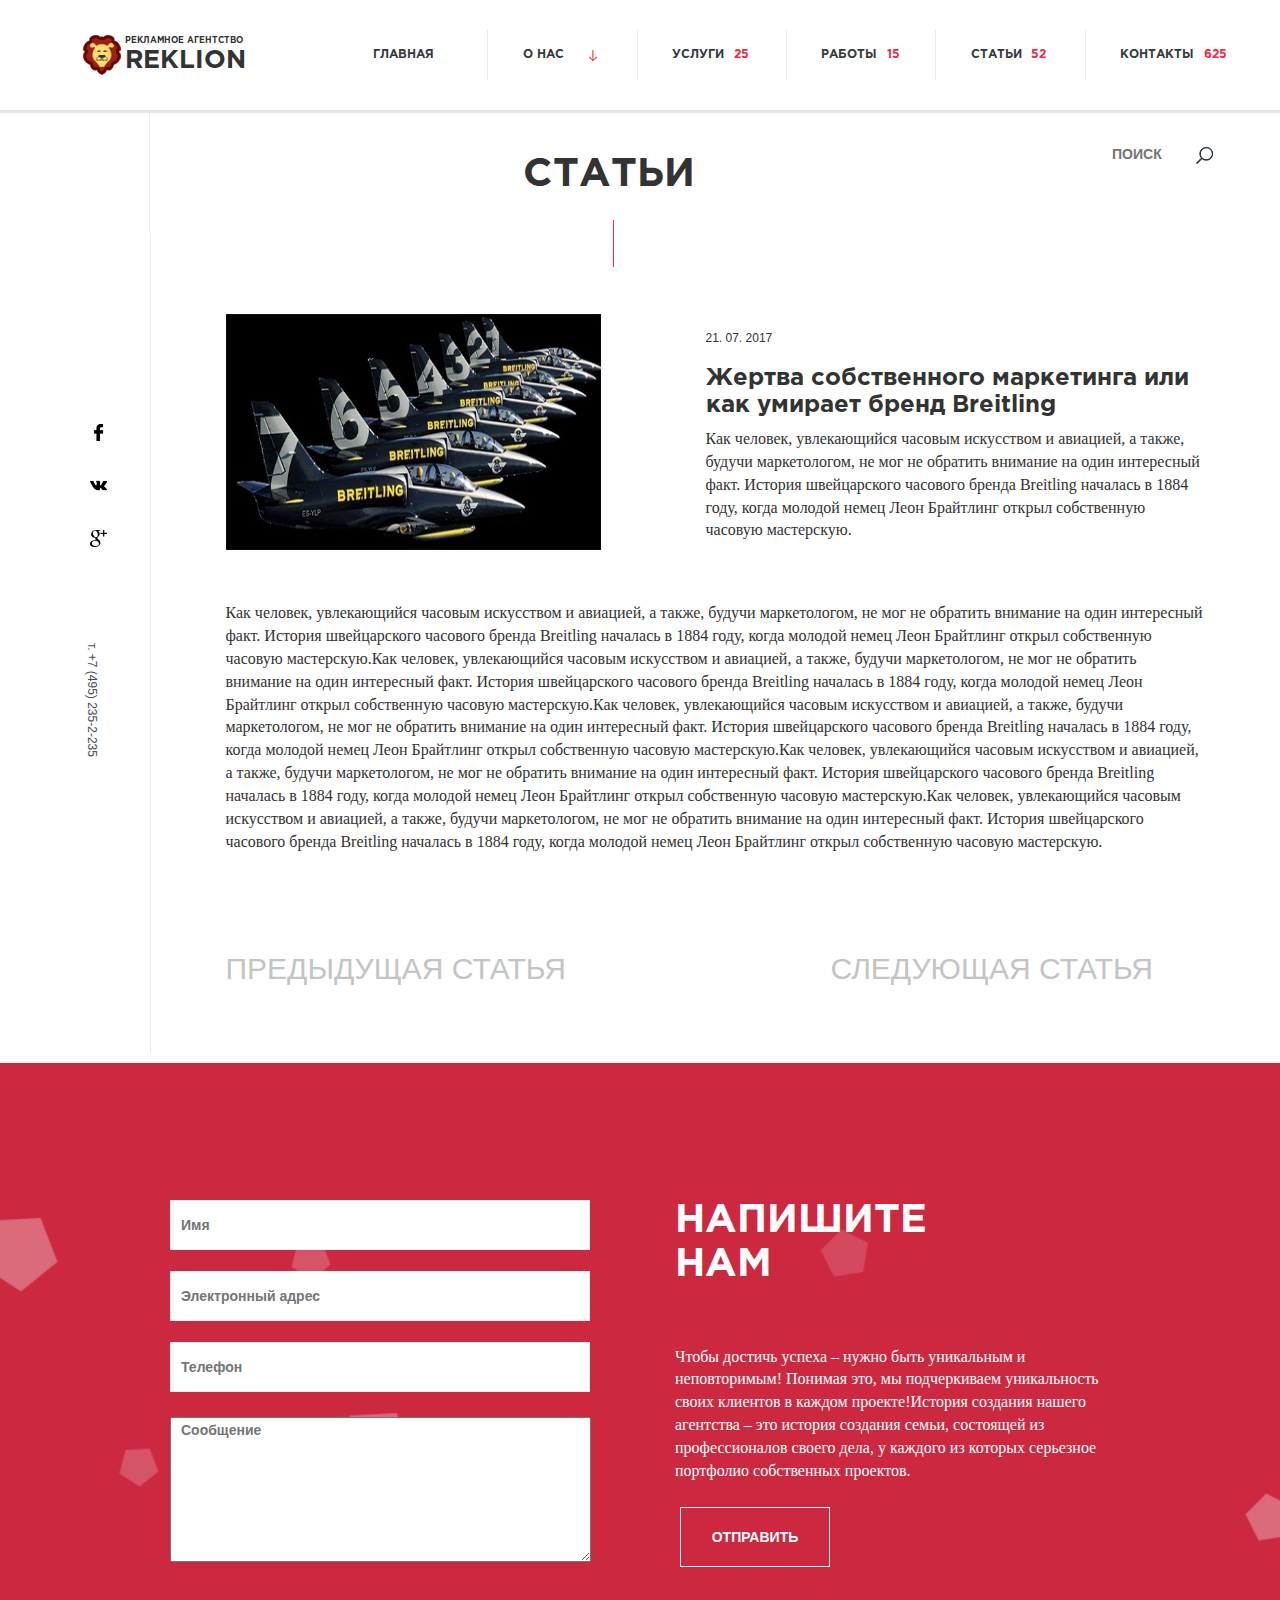
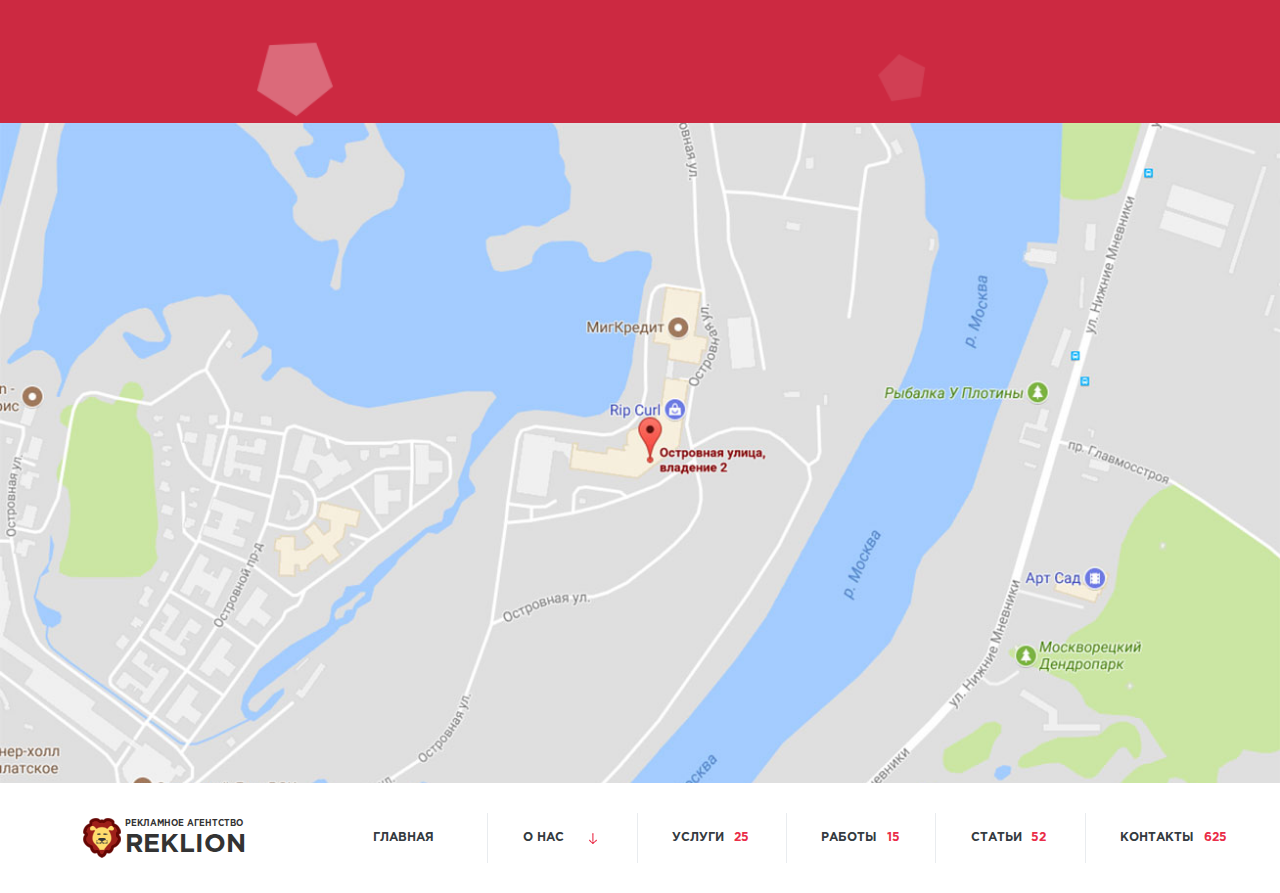
==== commit a5e231d9: "commit-7" ====
--- a/articles-inside.html
+++ b/articles-inside.html
@@ -140,8 +140,11 @@
                 <a href="#">
                    <img src="img/google.png" alt="">
                 </a>   
-            </div>   
-        </div>
+            </div>  
+        </div>
+          <div class="tel">
+                <a href="tel:+7(495)235-2-235">т. +7 (495) 235-2-235</a>
+            </div> 
           </div>
           <div class="articles-inside-right">
             <div class="articles-inside-container">
--- a/style.css
+++ b/style.css
@@ -187,8 +187,8 @@
 }
 .social-about img{
     display: block;
-    width: 10px;
-    height:14px;
+    width: 17px;
+    height:17px;
     margin-bottom: 40px;
 }
 .about-right{
@@ -212,19 +212,30 @@
 .common-text{
     -ms-flex-preferred-size: 690px;
         flex-basis: 690px;
-    margin-top: 80px;
+    margin-top: 30px;
+}
+.common-text h2{
+    font-family: GothamPro;
+    font-size: 30px;
+}
+.common-text p{
+    font-family: Calibri;
+    font-size: 16px;
 }
 .text{
     padding-top: 50px;
 }
+.text{
+    font-family: Calibri;
+} 
 .about-caption h2{
     font-size: 40px;
-    font-family: GothamPro sans-serif;
+    font-family: GothamPro;
     text-transform: uppercase;
 }
 .common p{
     font-size: 16px;
-    font-family: Calibri, sans-serif;
+    font-family: Calibri;
 }
 .search{
     position: absolute;
@@ -630,14 +641,21 @@
 	font-weight: bold;
 }
 .services{
-	max-width: 100%;
+	max-width: 1340px;
 	min-height: 660px;
 	background-image: url(img/services-bg.jpg);
 	background-size: cover;
 	background-repeat: no-repeat;
 }
+#slider-none{
+    display: none;
+}
 .tab-block{
 	margin-top: 20%;
+    max-width: 460px;
+}
+.services-caption{
+    width: 80%;
 }
 .services-caption h2{
 	font-size: 70px;
@@ -648,7 +666,7 @@
 	font-family: GothamPro;
 }
 .services-text{
-	width: 440px;
+	width: 100%;
 	padding-top: 10%;
 }
 .services-button{
@@ -869,6 +887,7 @@
 	font-size: 16px;
 	color: #fff;
 	padding-top: 11%;
+    font-family: Calibri;
 }
 .form-button{
 	position: absolute;
@@ -1282,7 +1301,7 @@
 	display: flex;
 }
 .experience-left{
-	width: 150px;
+	width: 169px;
 	height: 160px;
 	border-right: 1px solid #e9ecef;
 }
@@ -1852,6 +1871,11 @@
     text-transform: uppercase;
     font-family: GothamPro;
     font-weight: bold;
+    margin-top: 0;
+}
+.mass-media p{
+    font-size: 16px;
+    font-family: Calibri;
 }
 .view{
     width: 140px;
@@ -1868,6 +1892,7 @@
 }
 .view a:hover{
     color: #fff;
+    text-decoration: none;
 }
 .articles{
     display: flex;
@@ -1910,10 +1935,17 @@
     justify-content: space-around;
     padding-top: 88px;
 }
+.sorting li{
+    font-size: 12px;
+    font-family: GothamPro;
+    position: relative;
+}
 .sorting a{
-    font-size: 12px;
-    font-family: GothamPro;
     position: relative;
+    color: #4dadf7;
+}
+.sorting a:hover{
+    color: #4dadf7;
 }
 .sorting a:after{
     content: '';
@@ -2092,7 +2124,7 @@
     padding-top: 2%;
 }
 .who{
-    width: 100%;
+    max-width: 1340px;
     height: 400px;
     display: flex;
     background-image:  url('img/who-bg.jpg');
@@ -2110,11 +2142,23 @@
     align-items: center;
     justify-content: space-between;
 }
+.who-caption{
+    position: absolute;
+    left: 253px;
+    top: 40px;
+}
+.who-caption h2{
+    font-size: 14px;
+    font-family: GothamPro;
+}
 .who-item{
     width: 40%;
     display: flex;
     align-items: flex-start;
     justify-content: space-between;
+}
+.who-text {
+    width: 194px;
 }
 .faq{
     padding-top: 34%;
@@ -2133,8 +2177,8 @@
     padding-top: 8%;
 }
 .application h2{
-    font-size: 14px;
-    font-family: Calibri;
+    font-size: 16px;
+    font-family: GothamPro;
     margin-bottom: 5%;
 }
 .application-btn{
@@ -2193,6 +2237,14 @@
 }
 .services-page-ul img{
     display: block;
+}
+.services-page-text p{
+    font-family: Calibri;
+    font-size: 16px;
+}
+.services-title h2{
+    font-size: 30px;
+    font-family: GothamPro;
 }
 .tab-a{
     display: block;
@@ -2309,6 +2361,15 @@
 /*services-end*/
 
 /*media*/
+@media only screen and (max-width: 1095px){
+    .video{
+        width: 860px;
+    }
+    .cup{
+        margin: auto;
+        margin-top: 0;
+    }
+}
 @media only screen and (max-width: 768px){
 	.menu{
 		display: none;
@@ -2344,7 +2405,7 @@
 		        transform: translateX(0px);
 		position: absolute;
         opacity: 1;
-
+		z-index: 5;
 	}
     .drop-menu{
         display: block;
@@ -2353,7 +2414,7 @@
         max-width: 570px;
         min-height: 60px;
         margin: auto;
-        padding-top: 5%;
+        margin-top: 5%;
         position: relative;
     }
     .media-search input{
@@ -2368,7 +2429,7 @@
         border: none;
         position: absolute;
         right: 0px;
-        top: 34px;
+        top: 0px;
         width: 40px;
         height: 59px;
     }
@@ -2452,7 +2513,7 @@
 		margin: auto;
 	}
 	.about-tex-p p{
-		font-size: 16px;
+		font-size: 15px;
 		font-family: Calibri;
 	}
 	.cup img{
@@ -2487,6 +2548,8 @@
 	}
 	.advantages-text-right p{
 		width: 100%;
+        height: 445px;
+        font-size: 15px;
 	}
 	.first-p{
     	padding: 0 2%;
@@ -2511,6 +2574,14 @@
 	.articles-slider{
 		min-height: 450px;
 	}
+    .quote-sl{
+        width: 900px;
+    }
+    .quote-sl-text {
+        top: 50px;
+        left: 140px;
+        padding: 15px;
+    }
 	.red-right,
 	.slick-arrow{
 		display: none;
@@ -2534,7 +2605,7 @@
 	}
 	.write-text{
     	width: 100%;
-    	height: 250px;
+    	height: 300px;
     	margin-top: -100px;
     	margin-left: 2%;
 	}
@@ -2652,12 +2723,12 @@
 	.command-left{
 		display: none;
 	}
-	#none{
-		display: none;
-	}
 	.advantages-page{
 		display: none;
 	}
+    .none{
+        display: none;
+    }
 	/*goodDeed*/
 	.goodDeed-container-left{
 		display: none;
@@ -2687,6 +2758,12 @@
 	.certificate-left{
 		display: none;
 	}
+    .services-slider-none{
+        display: none;
+    }
+    #slider-none{
+        display: block;
+    }
 	.none{
 		display: none;
 	}
@@ -2739,6 +2816,7 @@
     .work-ul{
         display: block;
         height: 210px;
+        padding: 5%;
     }
     .inside-left{
         display: none;
@@ -2796,6 +2874,7 @@
     .articles-inside-text,
     .articles-inside-img{
         max-width: 100%;
+        padding: 0 5%;
     }
     .articles-inside-p {
         padding: 37px;
@@ -2818,13 +2897,25 @@
     .faq{
         padding-top: 0;
     }
-    .toogle-media.media-active{
+    .franchise-block h2::before{
+        display: none;
+    }
+    .toogle-franchise.media-active{
         display: block;
     }
     .franchise{
         max-width: 670px;
         margin: auto;
     }
+    .drop-franchise{
+        display: none;
+    }
+   .toogle-franchise.franchise-active{
+        display: block;
+    }
+        .toogle-franchise{
+        cursor: pointer;
+    }
     /*services*/
     .services-container{
         position: relative;
@@ -2838,9 +2929,48 @@
     .services-container{
         padding-left: 5%;
     }
-
+    .franchise-block{
+        width: 90%;
+        min-height: 90px;
+        background-color: #fcfcfc;
+        margin: auto;
+    }
+    .franchise-block h2{
+        padding-top: 5%;
+        text-align: center;
+    }
+    .franchise-block h3{
+        padding-top: 5%;
+        text-align: center;
+        cursor: pointer;
+    }
+    .franchise-p{
+        margin: 5% 0px;
+        background-color: rgb(255, 255, 255);
+    }
+    .who-block{
+        flex-wrap: wrap;
+    }
+    .who-item{
+        flex-basis: 270px;
+    }
+    .who-caption{
+        top: 0px;
+    }
 }
 @media only screen and (max-width: 460px){
+    .services-caption h2{
+        font-size: 60px;
+    }
+    .services-caption h3{
+        font-size: 20px;
+    }
+    .services-text p{
+        font-size: 14px;
+    }
+    .tab-block{
+        padding: 0 10px;
+    }
     .clients-item-bot{
         display: none;
     }
@@ -2860,6 +2990,61 @@
         bottom: 120px;
         left: 20px;
     }
+    .view-services {
+        bottom: 120px;
+        left: 100px;
+    }
+    .advantages-text-right{
+        margin-top: 30px;
+    }
+    .articles-caption{
+        padding-left: 5%;
+    }
+    .articles-right{
+        position: relative;
+    }
+    .services-tab{
+        position: relative;
+    }
+    .viev-serv{
+        position: absolute;
+        bottom: 20px;
+        left: 58px;
+        z-index: 5;
+    }
+    .tab-block{
+        padding-top: 0;
+    }
+    .list-tabs ul{
+        padding-top: 0;
+    }
+    .gray-line::after{
+        display: none;
+    }
+    .viev-serv a::before{
+        display: none;
+    }
+    .view-services a::before{
+        display: none;
+    }
+    .get{
+        padding: 0;
+        position: absolute;
+        bottom: 57px;
+        left: 120px;
+        z-index: 5;
+    }
+    .quote-sl{
+        width: 1065px;
+    }
+    .quote-sl-text {
+        top: 100px;
+        left: 10px;
+    }
+    .quote-sl-text p{
+        font-size: 17px;
+        text-align: center;
+    }
     .write-p{
         padding: 1%;
         height: 160px;
@@ -2870,11 +3055,15 @@
     #side-toggle{
         padding-right: 15%;
     }
+    .experience-text{
+        padding-left: 17%;
+        padding-top: 14%;
+    }
     /*command*/
     .team-item{
         width: 50%;
     }
-    .hide{
+    .none-two{
         display: none;
     }
     /*.customers*/
@@ -2900,6 +3089,9 @@
     .unique-btn{
         width: 100%;
     }
+    .unique-caption h2{
+        font-size: 32px;
+    }
     /**/
     .sorting{
         width: 100%;
@@ -2916,4 +3108,22 @@
     .btn-articles{
         padding-top: 15%;
     }
-}   +    /**/
+    .left{
+        padding-left: 10%;
+    }
+    .who-caption{
+        display: none;
+    }
+}   
+@media only screen and (max-width: 320px){
+    .quote-sl-text p{
+        font-size: 14px;
+    }
+    .articles-caption h2{
+        font-size: 29px;
+    }
+    .articles-text{
+        height: 275px;
+    }
+}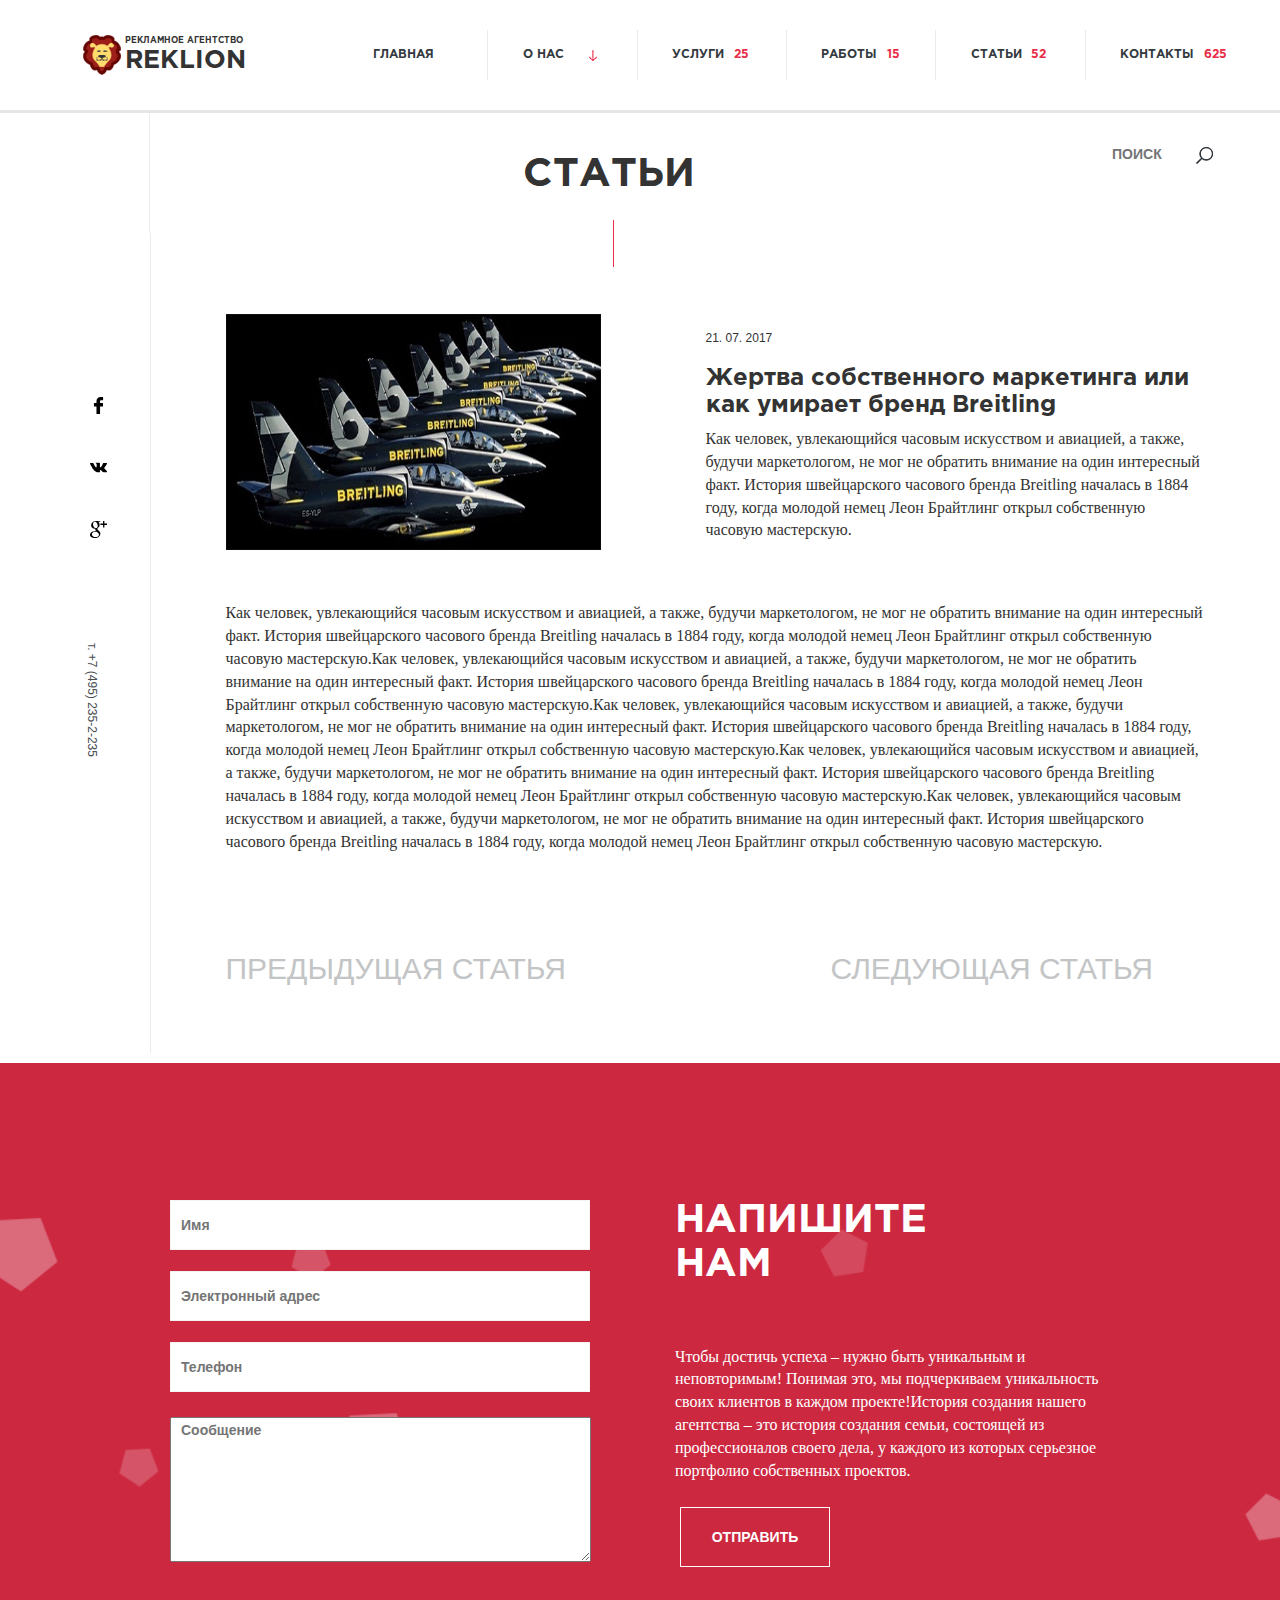
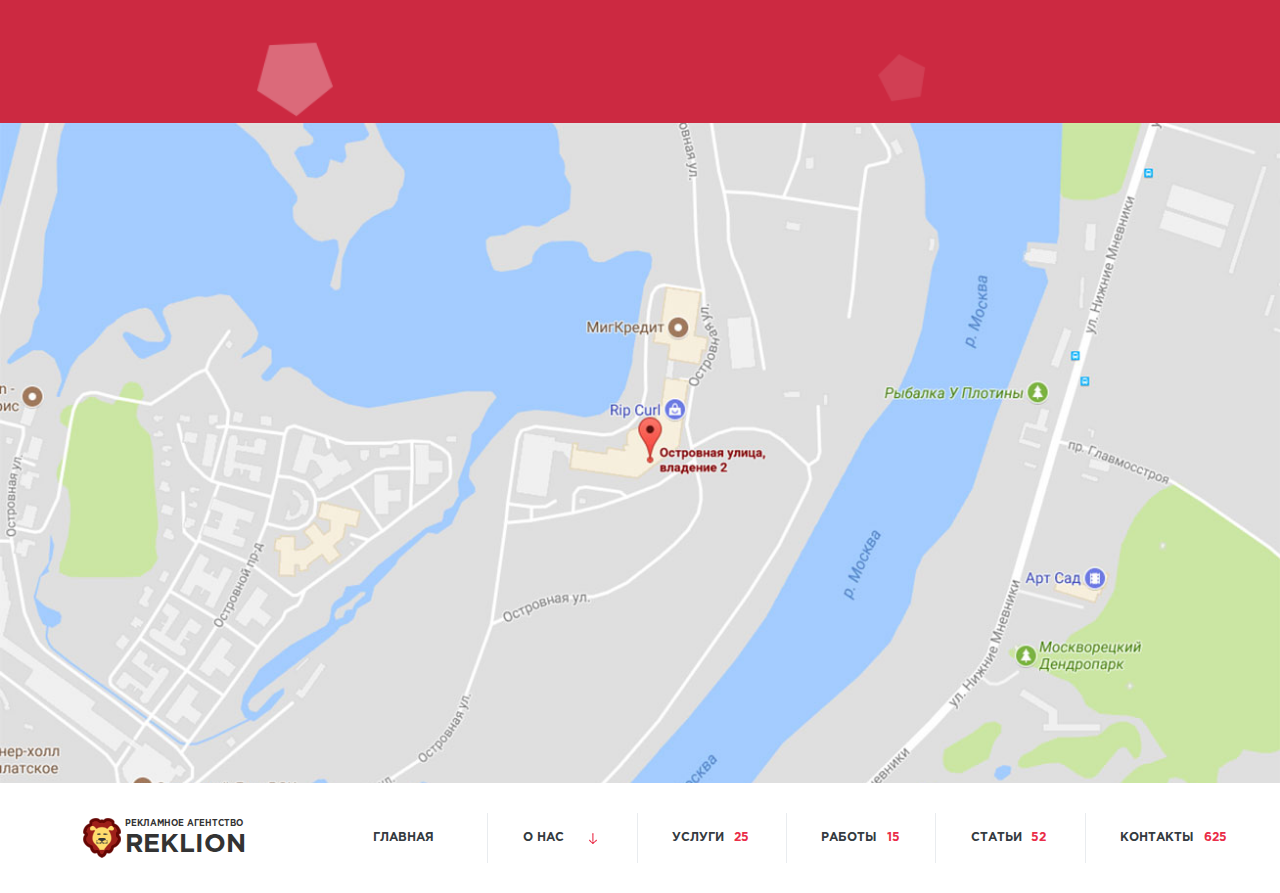
==== commit 3f85ac28: "commit-13" ====
--- a/articles-inside.html
+++ b/articles-inside.html
@@ -131,15 +131,89 @@
           <div class="articles-inside-left">
             <div class="all-content-left">
               <div class="all-social">
-                <a href="#">
-                    <img src="img/face.png" alt="">
-                </a>
-                <a href="#">
-                    <img src="img/vk.png" alt="">
-                </a>
-                <a href="#">
-                   <img src="img/google.png" alt="">
-                </a>   
+                <a href="#" class="social-icon">
+                        <svg version="1.1" class="svg-icon" xmlns="http://www.w3.org/2000/svg" xmlns:xlink="http://www.w3.org/1999/xlink" x="0px" y="0px"
+                             width="96.124px" height="96.123px" viewBox="0 0 96.124 96.123" style="enable-background:new 0 0 96.124 96.123;"
+                             xml:space="preserve">
+                            <path d="M72.089,0.02L59.624,0C45.62,0,36.57,9.285,36.57,23.656v10.907H24.037c-1.083,0-1.96,0.878-1.96,1.961v15.803
+                                c0,1.083,0.878,1.96,1.96,1.96h12.533v39.876c0,1.083,0.877,1.96,1.96,1.96h16.352c1.083,0,1.96-0.878,1.96-1.96V54.287h14.654
+                                c1.083,0,1.96-0.877,1.96-1.96l0.006-15.803c0-0.52-0.207-1.018-0.574-1.386c-0.367-0.368-0.867-0.575-1.387-0.575H56.842v-9.246
+                                c0-4.444,1.059-6.7,6.848-6.7l8.397-0.003c1.082,0,1.959-0.878,1.959-1.96V1.98C74.046,0.899,73.17,0.022,72.089,0.02z"/>
+                        </svg>
+                    </a>
+                    <a href="#" class="social-icon">
+                            <svg version="1.1" class="svg-icon" xmlns="http://www.w3.org/2000/svg" xmlns:xlink="http://www.w3.org/1999/xlink" x="0px" y="0px"
+                             width="548.358px" height="548.358px" viewBox="0 0 548.358 548.358" style="enable-background:new 0 0 548.358 548.358;"
+                             xml:space="preserve">
+                            <path d="M545.451,400.298c-0.664-1.431-1.283-2.618-1.858-3.569c-9.514-17.135-27.695-38.167-54.532-63.102l-0.567-0.571
+                                l-0.284-0.28l-0.287-0.287h-0.288c-12.18-11.611-19.893-19.418-23.123-23.415c-5.91-7.614-7.234-15.321-4.004-23.13
+                                c2.282-5.9,10.854-18.36,25.696-37.397c7.807-10.089,13.99-18.175,18.556-24.267c32.931-43.78,47.208-71.756,42.828-83.939
+                                l-1.701-2.847c-1.143-1.714-4.093-3.282-8.846-4.712c-4.764-1.427-10.853-1.663-18.278-0.712l-82.224,0.568
+                                c-1.332-0.472-3.234-0.428-5.712,0.144c-2.475,0.572-3.713,0.859-3.713,0.859l-1.431,0.715l-1.136,0.859
+                                c-0.952,0.568-1.999,1.567-3.142,2.995c-1.137,1.423-2.088,3.093-2.848,4.996c-8.952,23.031-19.13,44.444-30.553,64.238
+                                c-7.043,11.803-13.511,22.032-19.418,30.693c-5.899,8.658-10.848,15.037-14.842,19.126c-4,4.093-7.61,7.372-10.852,9.849
+                                c-3.237,2.478-5.708,3.525-7.419,3.142c-1.715-0.383-3.33-0.763-4.859-1.143c-2.663-1.714-4.805-4.045-6.42-6.995
+                                c-1.622-2.95-2.714-6.663-3.285-11.136c-0.568-4.476-0.904-8.326-1-11.563c-0.089-3.233-0.048-7.806,0.145-13.706
+                                c0.198-5.903,0.287-9.897,0.287-11.991c0-7.234,0.141-15.085,0.424-23.555c0.288-8.47,0.521-15.181,0.716-20.125
+                                c0.194-4.949,0.284-10.185,0.284-15.705s-0.336-9.849-1-12.991c-0.656-3.138-1.663-6.184-2.99-9.137
+                                c-1.335-2.95-3.289-5.232-5.853-6.852c-2.569-1.618-5.763-2.902-9.564-3.856c-10.089-2.283-22.936-3.518-38.547-3.71
+                                c-35.401-0.38-58.148,1.906-68.236,6.855c-3.997,2.091-7.614,4.948-10.848,8.562c-3.427,4.189-3.905,6.475-1.431,6.851
+                                c11.422,1.711,19.508,5.804,24.267,12.275l1.715,3.429c1.334,2.474,2.666,6.854,3.999,13.134c1.331,6.28,2.19,13.227,2.568,20.837
+                                c0.95,13.897,0.95,25.793,0,35.689c-0.953,9.9-1.853,17.607-2.712,23.127c-0.859,5.52-2.143,9.993-3.855,13.418
+                                c-1.715,3.426-2.856,5.52-3.428,6.28c-0.571,0.76-1.047,1.239-1.425,1.427c-2.474,0.948-5.047,1.431-7.71,1.431
+                                c-2.667,0-5.901-1.334-9.707-4c-3.805-2.666-7.754-6.328-11.847-10.992c-4.093-4.665-8.709-11.184-13.85-19.558
+                                c-5.137-8.374-10.467-18.271-15.987-29.691l-4.567-8.282c-2.855-5.328-6.755-13.086-11.704-23.267
+                                c-4.952-10.185-9.329-20.037-13.134-29.554c-1.521-3.997-3.806-7.04-6.851-9.134l-1.429-0.859c-0.95-0.76-2.475-1.567-4.567-2.427
+                                c-2.095-0.859-4.281-1.475-6.567-1.854l-78.229,0.568c-7.994,0-13.418,1.811-16.274,5.428l-1.143,1.711
+                                C0.288,140.146,0,141.668,0,143.763c0,2.094,0.571,4.664,1.714,7.707c11.42,26.84,23.839,52.725,37.257,77.659
+                                c13.418,24.934,25.078,45.019,34.973,60.237c9.897,15.229,19.985,29.602,30.264,43.112c10.279,13.515,17.083,22.176,20.412,25.981
+                                c3.333,3.812,5.951,6.662,7.854,8.565l7.139,6.851c4.568,4.569,11.276,10.041,20.127,16.416
+                                c8.853,6.379,18.654,12.659,29.408,18.85c10.756,6.181,23.269,11.225,37.546,15.126c14.275,3.905,28.169,5.472,41.684,4.716h32.834
+                                c6.659-0.575,11.704-2.669,15.133-6.283l1.136-1.431c0.764-1.136,1.479-2.901,2.139-5.276c0.668-2.379,1-5,1-7.851
+                                c-0.195-8.183,0.428-15.558,1.852-22.124c1.423-6.564,3.045-11.513,4.859-14.846c1.813-3.33,3.859-6.14,6.136-8.418
+                                c2.282-2.283,3.908-3.666,4.862-4.142c0.948-0.479,1.705-0.804,2.276-0.999c4.568-1.522,9.944-0.048,16.136,4.429
+                                c6.187,4.473,11.99,9.996,17.418,16.56c5.425,6.57,11.943,13.941,19.555,22.124c7.617,8.186,14.277,14.271,19.985,18.274
+                                l5.708,3.426c3.812,2.286,8.761,4.38,14.853,6.283c6.081,1.902,11.409,2.378,15.984,1.427l73.087-1.14
+                                c7.229,0,12.854-1.197,16.844-3.572c3.998-2.379,6.373-5,7.139-7.851c0.764-2.854,0.805-6.092,0.145-9.712
+                                C546.782,404.25,546.115,401.725,545.451,400.298z"/>
+                        </svg>
+
+                    </a>
+                    <a href="#" class="social-icon">
+                        <svg version="1.1" class="svg-icon" xmlns="http://www.w3.org/2000/svg" xmlns:xlink="http://www.w3.org/1999/xlink" x="0px" y="0px"
+                             width="475.092px" height="475.092px" viewBox="0 0 475.092 475.092" style="enable-background:new 0 0 475.092 475.092;"
+                             xml:space="preserve">
+                                <path d="M273.372,302.498c-5.041-6.762-10.608-13.045-16.7-18.842c-6.091-5.804-12.183-11.088-18.271-15.845
+                                    c-6.092-4.757-11.659-9.329-16.702-13.709c-5.042-4.374-9.135-8.945-12.275-13.702c-3.14-4.757-4.711-9.61-4.711-14.558
+                                    c0-6.855,2.19-13.278,6.567-19.274c4.377-5.996,9.707-11.799,15.986-17.417c6.28-5.617,12.559-11.753,18.844-18.415
+                                    c6.276-6.665,11.604-15.465,15.985-26.412c4.373-10.944,6.563-23.458,6.563-37.542c0-16.75-3.713-32.835-11.136-48.25
+                                    c-7.423-15.418-17.89-27.412-31.405-35.976h38.54L303.2,0H178.441c-17.699,0-35.498,1.906-53.384,5.72
+                                    c-26.453,5.9-48.723,19.368-66.806,40.397C40.171,67.15,31.129,90.99,31.129,117.637c0,28.171,10.138,51.583,30.406,70.233
+                                    c20.269,18.649,44.585,27.978,72.945,27.978c5.71,0,12.371-0.478,19.985-1.427c-0.381,1.521-1.043,3.567-1.997,6.136
+                                    s-1.715,4.62-2.286,6.14c-0.57,1.521-1.047,3.375-1.425,5.566c-0.382,2.19-0.571,4.428-0.571,6.71
+                                    c0,12.563,6.086,26.744,18.271,42.541c-14.465,0.387-28.737,1.67-42.825,3.86c-14.084,2.19-28.833,5.616-44.252,10.28
+                                    c-15.417,4.661-29.217,11.42-41.396,20.27c-12.182,8.854-21.317,19.366-27.408,31.549C3.533,361.559,0.01,374.405,0.01,386.017
+                                    c0,12.751,2.857,24.314,8.565,34.69c5.708,10.369,13.035,18.842,21.982,25.406c8.945,6.57,19.273,12.083,30.978,16.562
+                                    c11.704,4.47,23.315,7.659,34.829,9.562c11.516,1.903,22.888,2.854,34.119,2.854c51.007,0,90.981-12.464,119.909-37.397
+                                    c26.648-23.223,39.971-50.062,39.971-80.517c0-10.855-1.57-20.984-4.712-30.409C282.51,317.337,278.42,309.254,273.372,302.498z
+                                     M163.311,198.722c-9.707,0-18.937-2.475-27.694-7.426c-8.757-4.95-16.18-11.374-22.27-19.273
+                                    c-6.088-7.898-11.418-16.796-15.987-26.695c-4.567-9.896-7.944-19.792-10.135-29.692c-2.19-9.895-3.284-19.318-3.284-28.265
+                                    c0-18.271,4.854-33.974,14.562-47.108c9.705-13.134,23.411-19.701,41.112-19.701c12.563,0,23.935,3.899,34.118,11.704
+                                    c10.183,7.804,18.177,17.701,23.984,29.692c5.802,11.991,10.277,24.407,13.417,37.257c3.14,12.847,4.711,24.983,4.711,36.403
+                                    c0,19.036-4.139,34.317-12.419,45.833C195.144,192.964,181.775,198.722,163.311,198.722z M242.251,413.123
+                                    c-5.23,8.949-12.319,15.94-21.267,20.981c-8.946,5.048-18.509,8.758-28.693,11.14c-10.183,2.385-20.889,3.572-32.12,3.572
+                                    c-12.182,0-24.27-1.431-36.258-4.284c-11.99-2.851-23.459-7.187-34.403-12.991c-10.944-5.8-19.795-13.798-26.551-23.982
+                                    c-6.757-10.184-10.135-21.744-10.135-34.69c0-11.419,2.568-21.601,7.708-30.55c5.142-8.945,11.709-16.084,19.702-21.408
+                                    c7.994-5.332,17.319-9.713,27.979-13.131c10.66-3.433,20.937-5.808,30.833-7.139c9.895-1.335,19.985-1.995,30.262-1.995
+                                    c6.283,0,11.043,0.191,14.277,0.567c1.143,0.767,4.043,2.759,8.708,5.996s7.804,5.428,9.423,6.57
+                                    c1.615,1.137,4.567,3.326,8.85,6.563c4.281,3.237,7.327,5.661,9.135,7.279c1.803,1.618,4.421,4.045,7.849,7.279
+                                    c3.424,3.237,5.948,6.043,7.566,8.422c1.615,2.378,3.616,5.28,5.996,8.702c2.38,3.433,4.043,6.715,4.998,9.855
+                                    c0.948,3.142,1.854,6.567,2.707,10.277c0.855,3.72,1.283,7.569,1.283,11.57C250.105,393.713,247.487,404.182,242.251,413.123z"/>
+                                <polygon points="401.998,73.089 401.998,0 365.449,0 365.449,73.089 292.358,73.089 292.358,109.636 365.449,109.636 
+                                    365.449,182.725 401.998,182.725 401.998,109.636 475.081,109.636 475.081,73.089      "/>
+                        </svg>
+
+                    </a>   
             </div>  
         </div>
           <div class="tel">
--- a/style.css
+++ b/style.css
@@ -15,6 +15,7 @@
 }
 .head{
     border-bottom: 3px solid #e5e5e5;
+    -webkit-transition: all 0.5s;
     transition: all 0.5s;
 }
 .head.active{
@@ -83,7 +84,7 @@
     border-right: 1px solid #e9ecef;
 }
 .menu li:last-child{
-	border: none;
+    border: none;
 }
 .menu a{
     display: block;
@@ -99,18 +100,18 @@
     text-decoration: none;
 }
 .menu a:active{
-	color: #ea2e49;
+    color: #ea2e49;
 }
 .menu a:focus{
-	color: #ea2e49;
-	text-decoration: none;
+    color: #ea2e49;
+    text-decoration: none;
 }
 .menu span{
     padding-left: 5%;
     color: #ea2e49;
 }
 #side-toggle{
-	display: none;
+    display: none;
 }
 .red{
     color: #ea2e49;
@@ -150,7 +151,7 @@
     width: 100%;        
 }
 .side-toggle{
-	display: none;
+    display: none;
 }
 .drop-menu li{
     width: 118px;
@@ -182,14 +183,19 @@
     bottom: 10px;
     right: 60px;
 }
-.about-tex{
-	display: none;
-}
-.social-about img{
-    display: block;
+.social-icon{
+    display: block;    
+}
+.social-icon:hover{
+    fill: #ea2e49;;
+}
+.svg-icon{
     width: 17px;
     height:17px;
     margin-bottom: 40px;
+}
+.about-tex{
+    display: none;
 }
 .about-right{
     max-width: 1264px;
@@ -244,9 +250,10 @@
     max-width: 100px;
 }
 #search-in{
-	border: none;
-	background-color: transparent;
+    border: none;
+    background-color: transparent;
     width: 100px;
+    -webkit-transition: all 0.3s;
     transition: all 0.3s;
     position: absolute;
     right: 0;
@@ -285,12 +292,12 @@
     display: block;
 }
 .download-button a:hover{
-	color: #1997f7;
-	text-decoration: none;
+    color: #1997f7;
+    text-decoration: none;
 }
 .download-button a:active{
-	color: #3597e2;
-	text-decoration: none;
+    color: #3597e2;
+    text-decoration: none;
 }
 .download-button a:before{
     content: '';
@@ -339,7 +346,9 @@
 }
 .tel a{
     font-size: 12px;
-    writing-mode: vertical-lr;
+    -webkit-writing-mode: vertical-lr;
+        -ms-writing-mode: tb-lr;
+            writing-mode: vertical-lr;
     margin-left: 55%;
     margin-top: 40%;
     color: #494e53;
@@ -370,10 +379,10 @@
             box-shadow: 1px 1px 10px 8px #f9bec2;
 }
 .cup-button:hover{
-	background-color: #ff3352;
+    background-color: #ff3352;
 }
 .cup-button:active{
-	background-color: #e61740;
+    background-color: #e61740;
 }
 .cup-button a{
     display: block;
@@ -385,12 +394,12 @@
     line-height: 60px;
 }
 .cup-button a:hover{
-	color: #fff;
-	text-decoration: none;
+    color: #fff;
+    text-decoration: none;
 }
 .cup-button a:focus{
-	color: #fff;
-	text-decoration: none;
+    color: #fff;
+    text-decoration: none;
 }
 .video-block iframe{
     width:500px;
@@ -472,7 +481,7 @@
     text-decoration: underline;
 }
 .view-services a:hover{
-	color: #1997f7;
+    color: #1997f7;
 }
 .view-services a:before{
     content: '';
@@ -541,41 +550,41 @@
     border-right: 1px solid #e9ecef;
 }
 .articles-right-block{
-	width: 50%;
-	margin-bottom: 75px;
+    width: 50%;
+    margin-bottom: 75px;
 }
 .articles-caption{
-	width: 400px;
-	margin: auto;
+    width: 400px;
+    margin: auto;
 }
 .articles-caption h2{
-	font-size: 36px;
-	font-family: GothamPro;
+    font-size: 36px;
+    font-family: GothamPro;
 }
 .get{
-	padding: 15%;
+    padding: 15%;
 }
 .get a{
-	display: block;
-	font-size: 12px;
-	font-family: Calibri;
-	position: relative;
-	color: #4dadf7;
+    display: block;
+    font-size: 12px;
+    font-family: Calibri;
+    position: relative;
+    color: #4dadf7;
 }
 .get a:hover{
-	text-decoration: none;
-	color: #1997f7;
+    text-decoration: none;
+    color: #1997f7;
 }
 .get a:before{
-	content: '';
-	display: block;
-	background-image: url('img/blue-arrow.png');
-	background-repeat: no-repeat;
-	width: 8px;
-	height: 12px;
-	position: absolute;
-	top: -40px;
-	left: 11px;
+    content: '';
+    display: block;
+    background-image: url('img/blue-arrow.png');
+    background-repeat: no-repeat;
+    width: 8px;
+    height: 12px;
+    position: absolute;
+    top: -40px;
+    left: 11px;
 }
 .articles-right{
     width: 100%;
@@ -593,999 +602,1122 @@
                 flex-wrap: wrap;
 }
 .articles-slider{
-	max-width: 550px;
-	min-height: 620px;
-	margin-top: 70px;
+    max-width: 550px;
+    min-height: 620px;
+    margin-top: 70px;
 }
 .articles-sl{
-	width: 315px;
-	height: 360px;
-	position: relative;
+    width: 315px;
+    height: 360px;
+    position: relative;
 }
 .red-left{
-	width: 64px;
-	height: 62px;
-	display: block;
-	background-image: url('img/red-left.png');
-	position: absolute;
-	bottom: 0;
-	right: 64px;
+    width: 64px;
+    height: 62px;
+    display: block;
+    background-image: url('img/red-left.png');
+    position: absolute;
+    bottom: 0;
+    right: 64px;
 }
 .red-right{
-	width: 64px;
-	height: 62px;
-	display: block;
-	background-image: url('img/red-right.png');
-	position: absolute;
-	bottom: 62px;
-	right: 64px;
+    width: 64px;
+    height: 62px;
+    display: block;
+    background-image: url('img/red-right.png');
+    position: absolute;
+    bottom: 62px;
+    right: 64px;
 }
 .articles-sl img{
-	width: 205px;
-	max-width: 100%;
+    width: 205px;
+    max-width: 100%;
 }
 .articles-numb{
-	margin-bottom: 45px;
+    margin-bottom: 45px;
 }
 .articles-numb h2{
-	font-size: 70px;
-	font-family: GothamPro;
+    font-size: 70px;
+    font-family: GothamPro;
 }
 .articles-data p{
-	font-size: 12px;
-	margin: 0;
+    font-size: 12px;
+    margin: 0;
 }
 .articles-slide-text p{
-	font-size: 16px;
-	font-family: Calibri;
-	font-weight: bold;
+    font-size: 16px;
+    font-family: Calibri;
+    font-weight: bold;
 }
 .services{
-	max-width: 1340px;
-	min-height: 660px;
-	background-image: url(img/services-bg.jpg);
-	background-size: cover;
-	background-repeat: no-repeat;
+    max-width: 1340px;
+    min-height: 660px;
+    background-image: url(img/services-bg.jpg);
+    background-size: cover;
+    background-repeat: no-repeat;
 }
 #slider-none{
     display: none;
 }
 .tab-block{
-	margin-top: 20%;
+    margin-top: 20%;
     max-width: 460px;
 }
 .services-caption{
     width: 80%;
 }
 .services-caption h2{
-	font-size: 70px;
-	font-family: GothamPro;
+    font-size: 70px;
+    font-family: GothamPro;
 }
 .services-caption h3{
-	font-size: 40px;
-	font-family: GothamPro;
+    font-size: 40px;
+    font-family: GothamPro;
 }
 .services-text{
-	width: 100%;
-	padding-top: 10%;
+    width: 100%;
+    padding-top: 10%;
 }
 .services-button{
-	width: 225px;
-	height: 60px;
-	background-color: #ea2e49;
-	-webkit-box-shadow: 1px 1px 10px 8px #f9bec2;
-	        box-shadow: 1px 1px 10px 8px #f9bec2;
-	margin-top: 57px;
-	-webkit-transition: 0.3s;
-	transition: 0.3s;
+    width: 225px;
+    height: 60px;
+    background-color: #ea2e49;
+    -webkit-box-shadow: 1px 1px 10px 8px #f9bec2;
+            box-shadow: 1px 1px 10px 8px #f9bec2;
+    margin-top: 57px;
+    -webkit-transition: 0.3s;
+    transition: 0.3s;
 }
 .services-button:hover{
-	background-color: #ff3352;
+    background-color: #ff3352;
 }
 .services-button:active{
-	background-color: #e61740;
+    background-color: #e61740;
 }
 .services-button a{
-	display: block;
-	line-height: 60px;
-	text-align: center;
-	color: #fff;
-	text-transform: uppercase;
-	font-size: 12px;
-	font-family: GothamPro;
-	font-weight: bold;
+    display: block;
+    line-height: 60px;
+    text-align: center;
+    color: #fff;
+    text-transform: uppercase;
+    font-size: 12px;
+    font-family: GothamPro;
+    font-weight: bold;
 }
 .services-button a:hover{
-	color: #fff;
-	text-decoration: none;
+    color: #fff;
+    text-decoration: none;
 }
 .viev-serv{
-	margin-top: 90px;
+    margin-top: 90px;
 }
 .viev-serv a{
-	font-size: 12px;
-	font-family: GothamPro;
-	font-weight: bold;
-	color: #4dadf7;
-	position: relative;
+    font-size: 12px;
+    font-family: GothamPro;
+    font-weight: bold;
+    color: #4dadf7;
+    position: relative;
 }
 .viev-serv a:before{
-	content: '';
-	display: block;
-	background-image: url('img/blue-arrow.png');
-	width: 8px;
-	height: 12px;
-	position: absolute;
-	bottom: 50px;
-	left: 13px;
+    content: '';
+    display: block;
+    background-image: url('img/blue-arrow.png');
+    width: 8px;
+    height: 12px;
+    position: absolute;
+    bottom: 50px;
+    left: 13px;
 }
 .services-text p{
-	font-size: 16px;
-	font-family: Calibri;
+    font-size: 16px;
+    font-family: Calibri;
 }
 .red-numb{
-	color: #ea2e49;
+    color: #ea2e49;
 }
 .services-tab{
-	display: -webkit-box;
-	display: -ms-flexbox;
-	display: flex;
-	-webkit-box-pack: space-evenly;
-	    -ms-flex-pack: space-evenly;
-	        justify-content: space-evenly;
-	-ms-flex-wrap: wrap;
-	    flex-wrap: wrap;
+    display: -webkit-box;
+    display: -ms-flexbox;
+    display: flex;
+    -webkit-box-pack: space-evenly;
+        -ms-flex-pack: space-evenly;
+            justify-content: space-evenly;
+    -ms-flex-wrap: wrap;
+        flex-wrap: wrap;
 }
 .list-tabs{
-	display: -webkit-box;
-	display: -ms-flexbox;
-	display: flex;
-	width: 510px;
-	-ms-flex-pack: distribute;
-	    justify-content: space-around;
+    display: -webkit-box;
+    display: -ms-flexbox;
+    display: flex;
+    width: 510px;
+    -ms-flex-pack: distribute;
+        justify-content: space-around;
+}
+.svg{
+    width: 70px;
+    height: 70px;
+}
+.svg:hover{
+    fill: #ea2e49;
+}
+.active .svg{
+    fill: #e61740;
 }
 .list-tabs ul{
-	width: 210px;
-	height: 680px;
-	padding-top: 70px;
-	position: relative;
+    width: 190px;
+    height: 680px;
+    padding-top: 70px;
+    position: relative;
 }
 .gray-line:after{
-	content: '';
-	display: block;
-	background-image: url('img/gray-line.png');
-	width: 1px;
-	height: 640px;
-	position: absolute;
-	top: 30px;
-	right: -23px;
+    content: '';
+    display: block;
+    background-image: url('img/gray-line.png');
+    width: 1px;
+    height: 640px;
+    position: absolute;
+    top: 30px;
+    right: 25px;
 }
 .list-tabs li{
-	padding-top: 20%;
+    padding-top: 20px;
+    width: 80px;
+    height: 140px;
 }
 #horse{
-	padding-left: 38%;
+    padding-left: 38%;
 }
 #android{
-	padding-left: 6%;
+    padding-left: 6%;
 }
 .list-tabs a{
-	font-size: 16px;
-	color: #96908e;
-	font-family: Calibri;
-	display: block;
-	text-align: center;
+    font-size: 16px;
+    color: #96908e;
+    font-family: Calibri;
+    display: block;
+    text-align: center;
+}
+.active .list-tabs a{
+    color: #96908e;
 }
 .list-tabs a:hover{
-	color: #8d8d8d;
+    color: #8d8d8d;
+    text-decoration: none;
 }
 .list-tabs img{
-	display: block;
-	padding-left: 33%;
-	padding-bottom: 5%;
+    display: block;
+    padding-left: 33%;
+    padding-bottom: 5%;
 }
 .clients{
-	max-width: 100%;
-	min-height: 585px;
-	display: -webkit-box;
-	display: -ms-flexbox;
-	display: flex;
+    max-width: 100%;
+    min-height: 585px;
+    display: -webkit-box;
+    display: -ms-flexbox;
+    display: flex;
 }
 .clients-left{
-	width: 150px;
+    width: 150px;
     min-height: 520px;
     border-right: 1px solid #e9ecef;
 }
 .clients-right{
-	width: 100%;
+    width: 100%;
 }
 .clients-item{
-	width: 90%;
-	height: 260px;
-	margin: auto;
+    width: 90%;
+    height: 260px;
+    margin: auto;
 }
 .clients-caption{
-	padding: 5%;
+    padding: 5%;
 } 
 .clients-caption h2{
-	font-size: 40px;
+    font-size: 40px;
 }
 .clients-item-top,
 .clients-item-bot{
-	display: -webkit-box;
-	display: -ms-flexbox;
-	display: flex;
-	-ms-flex-pack: distribute;
-	    justify-content: space-around;
-	-webkit-box-align: center;
-	    -ms-flex-align: center;
-	        align-items: center;
+    display: -webkit-box;
+    display: -ms-flexbox;
+    display: flex;
+    -ms-flex-pack: distribute;
+        justify-content: space-around;
+    -webkit-box-align: center;
+        -ms-flex-align: center;
+            align-items: center;
 }
 .write{
-	background-image: url('img/write-bg.png');
-	background-repeat: no-repeat;
-	background-size: cover;
-	max-width: 100%;
-	width: 100%;
-	min-height: 660px;
+    background-image: url('img/write-bg.png');
+    background-repeat: no-repeat;
+    background-size: cover;
+    max-width: 100%;
+    width: 100%;
+    min-height: 660px;
 }
 .write-block{
-	max-width: 960px;
-	min-height: 462px;
-	margin: auto;
-	display: -webkit-box;
-	display: -ms-flexbox;
-	display: flex;
-	-webkit-box-pack: justify;
-	    -ms-flex-pack: justify;
-	        justify-content: space-between;
-	-ms-flex-wrap: wrap;
-	    flex-wrap: wrap-reverse;
-	padding-top: 9%;
-	position: relative;
+    max-width: 960px;
+    min-height: 462px;
+    margin: auto;
+    display: -webkit-box;
+    display: -ms-flexbox;
+    display: flex;
+    -webkit-box-pack: justify;
+        -ms-flex-pack: justify;
+            justify-content: space-between;
+    -ms-flex-wrap: wrap;
+        flex-wrap: wrap-reverse;
+    padding-top: 9%;
+    position: relative;
 }
 .write-form{
-	width: 440px;
-	padding: 0 10px;
+    width: 440px;
+    padding: 0 10px;
 }
 .write-form form{
-	width: 100%;
+    width: 100%;
 }
 .input-container{
-	width: 100%;
-	height: 50px;
-	margin-top: 5%;
+    width: 100%;
+    height: 50px;
+    margin-top: 5%;
 }
 .input-container input{
-	width: 100%;
-	height: 50px;
-	border: 1px solid #f3f3f3;
-	color: #999999;
-	-webkit-box-sizing: border-box;
-	        box-sizing: border-box;
-	padding-left: 10px;
+    width: 100%;
+    height: 50px;
+    border: 1px solid #f3f3f3;
+    color: #999999;
+    -webkit-box-sizing: border-box;
+            box-sizing: border-box;
+    padding-left: 10px;
 }
 .write-form textarea{
-	width: 421px;
-	height: 145px;
-	margin-top: 6%;
-	color: #999999;
-	-webkit-box-sizing: border-box;
-	        box-sizing: border-box;
-	padding-left: 10px;
+    width: 421px;
+    height: 145px;
+    margin-top: 6%;
+    color: #999999;
+    -webkit-box-sizing: border-box;
+            box-sizing: border-box;
+    padding-left: 10px;
 }
 .write-text{
-	width: 445px;
+    width: 445px;
 }
 .write-caption h2{
-	font-size: 40px;
-	text-transform: uppercase;
-	color: #fff;
-	font-family: GothamPro;
+    font-size: 40px;
+    text-transform: uppercase;
+    color: #fff;
+    font-family: GothamPro;
 }
 .write-p{
-	font-size: 16px;
-	color: #fff;
-	padding-top: 11%;
+    font-size: 16px;
+    color: #fff;
+    padding-top: 11%;
     font-family: Calibri;
 }
 .form-button{
-	position: absolute;
-	bottom: 0;
-	left: 520px;
-	width: 150px;
-	height: 60px;
-	border: 1px solid #fff;
-	background-color: transparent;
-	color: #fff;
-	-webkit-transition: 0.5s;
-	transition: 0.5s;
+    position: absolute;
+    bottom: 0;
+    left: 520px;
+    width: 150px;
+    height: 60px;
+    border: 1px solid #fff;
+    background-color: transparent;
+    color: #fff;
+    -webkit-transition: 0.5s;
+    transition: 0.5s;
 }
 .form-button:hover{
-	background-color: #ea2d49;
-	-webkit-transition: 0.5s;
-	transition: 0.5s;
+    background-color: #ea2d49;
+    -webkit-transition: 0.5s;
+    transition: 0.5s;
 }
 .form-button:active{
-	background-color: #e61741;
-	-webkit-transition: 0.5s;
-	transition: 0.5s;
+    background-color: #e61741;
+    -webkit-transition: 0.5s;
+    transition: 0.5s;
 }
 .map{
-	background-image: url('img/map.jpg');
-	background-repeat: no-repeat;
-	background-size: 100%;
-	width: 100%;
-	min-height: 660px;
+    background-image: url('img/map.jpg');
+    background-repeat: no-repeat;
+    background-size: 100%;
+    width: 100%;
+    min-height: 660px;
 }
 .footer-media{
-	display: none;
+    display: none;
 }
 
 /*contacts*/
 .contacts{
-	width: 100%;
-	min-height: 496px;
+    width: 100%;
+    min-height: 496px;
 }
 .all-caption{
-	max-width: 100%;
-	min-height: 120px;
-	display: flex;
+    max-width: 100%;
+    min-height: 120px;
+    display: -webkit-box;
+    display: -ms-flexbox;
+    display: flex;
     position: relative;
 }
 .all-caption-left{
-	width: 150px;
-	border-right: 1px solid #e9ecef;
+    width: 150px;
+    border-right: 1px solid #e9ecef;
 }
 .all-caption-h2{
-	margin-top: 40px;
+    margin-top: 40px;
     margin-left: 25%;
 }
 .all-caption-h2 h2{
-	font-size: 40px;
-	text-transform: uppercase;
-	margin: 0; 
-	font-family: GothamPro;
-	font-weight: bold;
+    font-size: 40px;
+    text-transform: uppercase;
+    margin: 0; 
+    font-family: GothamPro;
+    font-weight: bold;
 }
 .all-caption-search{
-	max-width: 186;
+    max-width: 186;
 }
 .all-caption-search button{
-	border: none;
-	background-color: transparent;
-	margin-top: 43px;
-	margin-right: 130px;
+    border: none;
+    background-color: transparent;
+    margin-top: 43px;
+    margin-right: 130px;
 }
 .contacts-content{
-	max-width: 100%
-	min-height 360px;
-	background-color: #fafafa;
-	display: flex;
-	justify-content: space-between;
+    max-width: 100%
+    min-height 360px;
+    background-color: #fafafa;
+    display: -webkit-box;
+    display: -ms-flexbox;
+    display: flex;
+    -webkit-box-pack: justify;
+        -ms-flex-pack: justify;
+            justify-content: space-between;
 }
 .all-content-left{
-	width: 150px;
-	height: 350px;	
-	position: relative;
+    width: 150px;
+    height: 350px;  
+    position: relative;
 }
 .all-content-left img{
-	width: 17px;
-	height: 17px;
+    width: 17px;
+    height: 17px;
 }
 .all-social{
-	position: absolute;
-	position: absolute;
-	bottom: 0px;
-	left: 90px;
+    position: absolute;
+    position: absolute;
+    bottom: 0px;
+    left: 90px;
 }
 .all-social img{
-	display: block;
+    display: block;
 }
 .all-social a{
-	padding-bottom: 36px;
-	display: block;
+    padding-bottom: 0;
+    display: block;
 }
 .contacts-content-right{
-	display: flex;
-	justify-content: space-around;
-	flex-wrap: wrap; 
-	width: 90%;
-	min-height: 250px;
-	align-items: center;
+    display: -webkit-box;
+    display: -ms-flexbox;
+    display: flex;
+    -ms-flex-pack: distribute;
+        justify-content: space-around;
+    -ms-flex-wrap: wrap;
+        flex-wrap: wrap; 
+    width: 90%;
+    min-height: 250px;
+    -webkit-box-align: center;
+        -ms-flex-align: center;
+            align-items: center;
 }
 .contacts-content-item h2{
-	color: #ea2e49;
-	font-size: 36px;
-	font-family: GothamPro;
-	font-weight: bold;
+    color: #ea2e49;
+    font-size: 36px;
+    font-family: GothamPro;
+    font-weight: bold;
 }
 .contacts-content-item h3{
-	font-size: 14px;
-	text-transform: uppercase;
-	color: #495057;
-	font-family: GothamPro;
-	font-weight: bold;
-	margin-top: 30px;
-	margin-bottom: 35px;
+    font-size: 14px;
+    text-transform: uppercase;
+    color: #495057;
+    font-family: GothamPro;
+    font-weight: bold;
+    margin-top: 30px;
+    margin-bottom: 35px;
 }
 .contacts-content-item ul{
-	padding-top: 2%;
+    padding-top: 2%;
 }
 .contacts-content-item li{
-	color: #495057;
-	padding-top: 2%;
+    color: #495057;
+    padding-top: 2%;
 }
 .contacts-content-item a{
-	color: #495057;
-	text-decoration: none;
+    color: #495057;
+    text-decoration: none;
 }
 /*contacts-end*/
 /*reviews*/
 .common-page{
-	width: 100%;
-	min-height: 460px;
-	background-color: #fafafa;
-	display: flex;
+    width: 100%;
+    min-height: 460px;
+    background-color: #fafafa;
+    display: -webkit-box;
+    display: -ms-flexbox;
+    display: flex;
 }
 .common-right{
-	width: 80%;
-	display: flex;
-	justify-content: space-between;
+    width: 80%;
+    display: -webkit-box;
+    display: -ms-flexbox;
+    display: flex;
+    -webkit-box-pack: justify;
+        -ms-flex-pack: justify;
+            justify-content: space-between;
     margin: auto;
     padding-top: 50px;
 }
 .common-video{
-	width: 580px;
-	height: 460px;
+    width: 580px;
+    height: 460px;
 }
 .common-video video{
-	width: 450px;
-	height: 335px;
-	margin: auto;
+    width: 450px;
+    height: 335px;
+    margin: auto;
 }
 .reviews-left{
-	width: 150px;
-	min-height: 1200px;
-	border-right: 1px solid #e9ecef;
+    width: 150px;
+    min-height: 1200px;
+    border-right: 1px solid #e9ecef;
 }
 .reviews-left a{
-	writing-mode: sideways-lr;
+    -webkit-writing-mode: sideways-lr;
+        -ms-writing-mode: sideways-lr;
+            writing-mode: sideways-lr;
 }
 .reviews-about-reklion{
-	width: 100%;
+    width: 100%;
 }
 .reviews{
-	display: flex;
+    display: -webkit-box;
+    display: -ms-flexbox;
+    display: flex;
 }
 .reviews-caption{
-	width: 100%;
-	height: 100px;
+    width: 100%;
+    height: 100px;
 }
 .reviews-caption h2{
-	font-size: 30px;
-	font-family: GothamPro;
-	font-weight: bold;
-	padding-top: 4%;
-	padding-left: 7%;
-}	
+    font-size: 30px;
+    font-family: GothamPro;
+    font-weight: bold;
+    padding-top: 4%;
+    padding-left: 7%;
+}   
 .reviews-block{
-	max-width: 1160px;
-	margin: auto;
+    max-width: 1160px;
+    margin: auto;
 }
 .reviews-item{
-	display: flex;
-	justify-content: space-around;
-	flex-wrap: wrap;
-	margin-top: 5%;
+    display: -webkit-box;
+    display: -ms-flexbox;
+    display: flex;
+    -ms-flex-pack: distribute;
+        justify-content: space-around;
+    -ms-flex-wrap: wrap;
+        flex-wrap: wrap;
+    margin-top: 5%;
 
 }
 .reviews-photo{
-	width: 333px;
-	height: 412px;
+    width: 333px;
+    height: 412px;
 }
 .reviews-photo img{
-	max-width: 100%;
+    max-width: 100%;
 }
 .reviews-text{
-	max-width: 575px;
+    max-width: 575px;
 }
 .reviews-name{
-	width: 530px;
-	height: 60px;
-	display: flex;
-	justify-content: space-between; 
+    width: 530px;
+    height: 60px;
+    display: -webkit-box;
+    display: -ms-flexbox;
+    display: flex;
+    -webkit-box-pack: justify;
+        -ms-flex-pack: justify;
+            justify-content: space-between; 
 }
 .reviews-name h2{
-	font-size: 14px;
-	font-family: GothamPro;
-	font-weight: bold;
+    font-size: 14px;
+    font-family: GothamPro;
+    font-weight: bold;
 }
 .reviews-name p{
-	font-family: GothamPro;
-	font-weight: bold;
-	color: #ea2e49;
-	font-size: 48px;
+    font-family: GothamPro;
+    font-weight: bold;
+    color: #ea2e49;
+    font-size: 48px;
 }
 .reviews-p{
-	max-width: 580px;
-	min-height: 270px;
+    max-width: 580px;
+    min-height: 270px;
 }
 .reviews-p p{
-	font-size: 16px;
-	font-family: Calibri;
+    font-size: 16px;
+    font-family: Calibri;
 }
 .diplomas{
-	max-width: 100%;
-	min-height: 1245px;
-	background-image: url('img/diplomas-bg.jpg');
-	background-repeat: no-repeat;
-	background-size: cover;
+    max-width: 100%;
+    min-height: 1245px;
+    background-image: url('img/diplomas-bg.jpg');
+    background-repeat: no-repeat;
+    background-size: cover;
 }
 .diplomas-caption{
-	max-width: 400px;
-	min-height: 100px;
-	padding-left: 14%;
+    max-width: 400px;
+    min-height: 100px;
+    padding-left: 14%;
 }
 .diplomas-caption h2{
-	margin: 0;
-	padding-top: 30%;
-	text-align: right;
+    margin: 0;
+    padding-top: 30%;
+    text-align: right;
 }
 .diplomas-block{
-	max-width: 988px;
-	min-height: 988px;
-	display: flex;
-	justify-content: space-between;
-	flex-wrap: wrap;
-	margin-left: 18%;
-	margin-right: 2%;
+    max-width: 988px;
+    min-height: 988px;
+    display: -webkit-box;
+    display: -ms-flexbox;
+    display: flex;
+    -webkit-box-pack: justify;
+        -ms-flex-pack: justify;
+            justify-content: space-between;
+    -ms-flex-wrap: wrap;
+        flex-wrap: wrap;
+    margin-left: 18%;
+    margin-right: 2%;
 }
 .diplomas-item{
-	max-width: 220px;
-	min-height: 310px;
-	margin-top: 30px;
+    max-width: 220px;
+    min-height: 310px;
+    margin-top: 30px;
 }
 .diplomas-item img{
-	max-width: 100%;
+    max-width: 100%;
 }
 /*reviews-end*/
 
 /*command*/
 .command{
-	max-width: 100%;
-	display: flex;
+    max-width: 100%;
+    display: -webkit-box;
+    display: -ms-flexbox;
+    display: flex;
 }
 .command-left{
-	width: 150px;
-	height: 1970px;
-	border-right: 1px solid #e9ecef;
+    width: 150px;
+    height: 1760px;
+    border-right: 1px solid #e9ecef;
 }
 .command-right{
-	width: 100%;
+    width: 100%;
 }
 .command-caption{
-	max-width: 264px;
-	min-height: 170px;
-	margin-left: 14%;
+    max-width: 284px;
+    min-height: 110px;
+    margin-left: 14%;
 }
 .command-caption h2{
-	margin: 0;
-	padding-top: 25%;
+    margin: 0;
+    padding-top: 25%;
+    font-size: 30px;
+    font-family: GothamPro;
 }
 #card{
-	padding-top: 0;
+    padding-top: 0;
 }
 .team-card{
-	max-width: 875px;
-	min-height: 475px;
-	margin: auto;
-	display: flex;
-	justify-content: space-between;
-	padding-top: 130px;
+    max-width: 875px;
+    min-height: 475px;
+    margin: auto;
+    display: -webkit-box;
+    display: -ms-flexbox;
+    display: flex;
+    -webkit-box-pack: justify;
+        -ms-flex-pack: justify;
+            justify-content: space-between;
+    padding-top: 50px;
 }
 .team-item{
-	width: 222px;
+    width: 222px;
 }
 .team-photo img{
-	max-width: 100%;
+    max-width: 100%;
 }
 .team-name{
-	margin: 30px 0;
+    margin: 30px 0;
 }
 .team-name h2{
-	font-size: 14px;
-	text-transform: uppercase;
-	font-family: GothamPro;
-	font-weight: bold;
-	color: #343a40;
+    font-size: 14px;
+    text-transform: uppercase;
+    font-family: GothamPro;
+    font-weight: bold;
+    color: #343a40;
 }
 .team-info p{
-	font-size: 14px;
-	color: #495057;
-	font-family: Calibri;
-	width: 160px;
+    font-size: 14px;
+    color: #495057;
+    font-family: Calibri;
+    width: 160px;
 }
 .advantages-page{
-	width: 100%;
-	min-height: 1360px;
-	background-image: url('img/diplomas-bg.jpg');
-	background-repeat: no-repeat;
-	background-size: cover;
+    width: 100%;
+    min-height: 1360px;
+    background-image: url('img/diplomas-bg.jpg');
+    background-repeat: no-repeat;
+    background-size: cover;
 }
 .advantages-page-caption{
-	width: 900px;
-	display: flex;
-	margin: auto;
-	justify-content: space-between;
-	height: 150px;
-	align-items: center;
+    width: 900px;
+    display: -webkit-box;
+    display: -ms-flexbox;
+    display: flex;
+    margin: auto;
+    -webkit-box-pack: justify;
+        -ms-flex-pack: justify;
+            justify-content: space-between;
+    height: 150px;
+    -webkit-box-align: center;
+        -ms-flex-align: center;
+            align-items: center;
 }
 .advantages-page-caption h2{
-	margin: 0;
-	
+    margin: 0;
+    
 }
 .advantages-page-caption a{
-	font-size: 16px;
-	font-family: GothamPro;
-	color: #4dadf7;
-	position: relative;
+    font-size: 16px;
+    font-family: GothamPro;
+    color: #4dadf7;
+    position: relative;
 }
 .advantages-page-caption a:before{
-	content: '';
-	display: block;
-	background-image: url('img/blue-arrow.png');
-	position: absolute;
-	width: 8px;
-	height: 12px;
-	top: -30px;
-	left: 14px;
+    content: '';
+    display: block;
+    background-image: url('img/blue-arrow.png');
+    position: absolute;
+    width: 8px;
+    height: 12px;
+    top: -30px;
+    left: 14px;
 }
 .advantages-page-block{
-	width: 970px;
-	height: 955px;
-	display: flex;
-	justify-content: space-around;
-	flex-wrap: wrap;
-	margin: auto;
+    width: 970px;
+    height: 955px;
+    display: -webkit-box;
+    display: -ms-flexbox;
+    display: flex;
+    -ms-flex-pack: distribute;
+        justify-content: space-around;
+    -ms-flex-wrap: wrap;
+        flex-wrap: wrap;
+    margin: auto;
 }
 .advantages-page-item{
-	width: 245px;
+    width: 245px;
 }
 .advantages-page-item h2{
-	color: #ea2e49;
-	font-size: 36px;
-	font-family: GothamPro;
-	font-weight: bold;
+    color: #ea2e49;
+    font-size: 36px;
+    font-family: GothamPro;
+    font-weight: bold;
 }
 .advantages-page-item h3{
-	font-size: 14px;
-	font-family: GothamPro;
-	font-weight: bold;
-	color: #343a40;
+    font-size: 14px;
+    font-family: GothamPro;
+    font-weight: bold;
+    color: #343a40;
 }
 .advantages-page-item p{
-	font-size: 14px;
-	font-family: Calibri;
-	color: #495057;
+    font-size: 14px;
+    font-family: Calibri;
+    color: #495057;
 }
 .cup-bottom{
-	max-width: 245px;
-	min-height: 175px;
-	margin: auto;
-	padding-bottom: 50px;
+    max-width: 245px;
+    min-height: 175px;
+    margin: auto;
+    padding-bottom: 50px;
 }
 .cup-img{
-	padding-left: 10%;
+    padding-left: 10%;
 }
 .cup-bottom-button{
-	width: 245px;
-	height: 62px;
-	background-color: #ea2e49;
-	 -webkit-box-shadow: 1px 1px 10px 8px #f9bec2;
+    width: 245px;
+    height: 62px;
+    background-color: #ea2e49;
+     -webkit-box-shadow: 1px 1px 10px 8px #f9bec2;
             box-shadow: 1px 1px 10px 8px #f9bec2;
 }
+.cup-bottom-button:hover{
+    background-color: #ff3352;
+}
+.cup-bottom-button:active {
+    background-color: #e61740;
+}
 .cup-bottom-button a{
-	display: block;
-	color: #fff;
-	text-transform: uppercase;
-	font-family: Calibri;
-	text-align: center;
-	line-height: 60px;
+    display: block;
+    color: #fff;
+    text-transform: uppercase;
+    font-family: Calibri;
+    text-align: center;
+    line-height: 60px;
 }
 .cup-bottom-button a:hover{
-	color: #fff;
-	text-decoration: none;
+    color: #fff;
+    text-decoration: none;
 }
 .experience{
-	display: flex;
+    display: -webkit-box;
+    display: -ms-flexbox;
+    display: flex;
 }
 .experience-left{
-	width: 169px;
-	height: 160px;
-	border-right: 1px solid #e9ecef;
+    width: 169px;
+    height: 160px;
+    border-right: 1px solid #e9ecef;
 }
 .experience-right{
-	width: 100%;
+    width: 100%;
 }
 .experience-text{
-	width: 100%;
-	padding-left: 33%;
-	padding-top: 6%;
+    width: 100%;
+    padding-left: 33%;
+    padding-top: 6%;
 }
 .experience-right h2{
-	color: #c2c4c5;
-	text-transform: uppercase;
-	font-size: 16px;
-	font-family: GothamPro;
-	margin:  0;
-	font-weight: bold;
+    color: #c2c4c5;
+    text-transform: uppercase;
+    font-size: 16px;
+    font-family: GothamPro;
+    margin:  0;
+    font-weight: bold;
 }
 /*command-end*/
 /*certificate*/
 .certificate{
-	display: flex;
-	min-height: 1300px;
+    display: -webkit-box;
+    display: -ms-flexbox;
+    display: flex;
+    min-height: 1300px;
 }
 .certificate-left{
-	width: 150px;
-	border-right: 1px solid #e9ecef;
+    width: 150px;
+    border-right: 1px solid #e9ecef;
 }
 .certificate-right{
-	width: 100%;
+    width: 100%;
 }
 .certificate-block{
-	max-width: 1130px;
-	min-height: 400px;
+    max-width: 1130px;
+    min-height: 400px;
 }
 .certificate-caption{
-	padding-left: 10.5%;
-	height: 100px;
+    padding-left: 10.5%;
+    height: 100px;
 }
 .certificate-caption h2{
-	font-size: 30px;
-	text-transform: uppercase;
-	font-family: GothamPro;
-	font-weight: bold;
-	padding-top: 2%;
-	color: #343a40;
+    font-size: 30px;
+    text-transform: uppercase;
+    font-family: GothamPro;
+    font-weight: bold;
+    padding-top: 2%;
+    color: #343a40;
 }
 .partnership-caption{
-	padding-left: 10.5%;
+    padding-left: 10.5%;
 }
 .partnership-caption h3{
-	font-size: 16px;
-	text-transform: uppercase;
-	color: #f398a1;
+    font-size: 16px;
+    text-transform: uppercase;
+    color: #f398a1;
 }
 .partnership-block{
-	display: flex;
-	justify-content: space-around;
-	max-width: 940px;
-	min-height: 230px;
-	align-items: center;
-	margin: auto;
+    display: -webkit-box;
+    display: -ms-flexbox;
+    display: flex;
+    -ms-flex-pack: distribute;
+        justify-content: space-around;
+    max-width: 940px;
+    min-height: 230px;
+    -webkit-box-align: center;
+        -ms-flex-align: center;
+            align-items: center;
+    margin: auto;
 }
 .partnership-item img{
-	max-width: 100%;
+    max-width: 100%;
 }
 .all-certificate{
-	max-width: 960px;
-	min-height: 925px;
-	margin: auto;
-	padding-top: 50px;
+    max-width: 960px;
+    min-height: 925px;
+    margin: auto;
+    padding-top: 50px;
 }
 .certificate-p{
-	padding-left: 1.5%;
+    padding-left: 1.5%;
 }
 .certificate-p p{
-	font-size: 16px;
-	color: #ea2e49;
-	text-transform: uppercase;
+    font-size: 16px;
+    color: #ea2e49;
+    text-transform: uppercase;
 }
 .all-certificate-item{
-	display: flex;
-	flex-wrap: wrap;
-	justify-content: space-around;
+    display: -webkit-box;
+    display: -ms-flexbox;
+    display: flex;
+    -ms-flex-wrap: wrap;
+        flex-wrap: wrap;
+    -ms-flex-pack: distribute;
+        justify-content: space-around;
 }
 .certificate-item{
-	width: 178px;
-	height: 257px;
-	margin-top: 20px;
+    width: 178px;
+    height: 257px;
+    margin-top: 20px;
 }
 .certificate-item img{
-	max-width: 100%;
+    max-width: 100%;
 }
 /*certificate-end*/
 /*goodDeed*/
 .white{
-	background-color: #fff;
+    background-color: #fff;
 }
 .gray{
-	background-color: #fafafa;
-	height: 450px;
+    background-color: #fafafa;
+    height: 450px;
 }
 .goodDeed{
-	max-width: 100%;
-	min-height: 1300px;
+    max-width: 100%;
+    min-height: 1300px;
 }
 .goodDeed-top{
-	min-height: 450px;
-	max-width: 1340px;
-	display: flex;
-	justify-content: center;
-	align-items: center;
-	background-color: #fafafa;
-	margin: auto;
+    min-height: 450px;
+    max-width: 1340px;
+    display: -webkit-box;
+    display: -ms-flexbox;
+    display: flex;
+    -webkit-box-pack: center;
+        -ms-flex-pack: center;
+            justify-content: center;
+    -webkit-box-align: center;
+        -ms-flex-align: center;
+            align-items: center;
+    background-color: #fafafa;
+    margin: auto;
 }
 .goodDeed-social{
-	position: absolute;
-	position: absolute;
-	bottom: 0px;
-	left: 90px;
+    position: absolute;
+    position: absolute;
+    bottom: 0px;
+    left: 90px;
 }
 .goodDeed-social img{
-	display: block;
+    display: block;
     width: 10px;
     height:14px;
     margin-bottom: 40px;
 }
 .goodDeed-top-left{
-	width: 150px;
-	height: 450px;
+    width: 150px;
+    height: 450px;
 }
 .goodDeed-top-right{
-	display: flex;
-	margin: auto;
-	width: 100%;
-	justify-content: center;
-	flex-wrap: wrap;
-	align-items: center;
+    display: -webkit-box;
+    display: -ms-flexbox;
+    display: flex;
+    margin: auto;
+    width: 100%;
+    -webkit-box-pack: center;
+        -ms-flex-pack: center;
+            justify-content: center;
+    -ms-flex-wrap: wrap;
+        flex-wrap: wrap;
+    -webkit-box-align: center;
+        -ms-flex-align: center;
+            align-items: center;
 }
 .goodDeed-img{
-	margin-right: 5%;
-	max-width: 490px;
-	min-height: 350px;
+    margin-right: 5%;
+    max-width: 490px;
+    min-height: 350px;
 }
 .media-img{
-	display: none;
+    display: none;
 }
 .project{
-	width: 460px;
-	height: 300px;
+    width: 460px;
+    height: 300px;
 }
 .project h2{
-	font-size: 30px;
-	text-transform: uppercase;
-	font-family: GothamPro;
-	font-weight: bold;
-	margin-bottom: 50px; 
+    font-size: 30px;
+    text-transform: uppercase;
+    font-family: GothamPro;
+    font-weight: bold;
+    margin-bottom: 50px; 
 }
 .project p{
-	font-size: 16px;
-	font-family: Calibri;
+    font-size: 16px;
+    font-family: Calibri;
 }
 .goodDeed-text{
-	box-sizing: border-box;
-	padding-left: 3.5%;
-	padding-right: 10%;
-	padding-top: 50px;
-	max-width: 1010px;
-	min-height: 845px;
-	margin: auto;
+    -webkit-box-sizing: border-box;
+            box-sizing: border-box;
+    padding-left: 3.5%;
+    padding-right: 10%;
+    padding-top: 50px;
+    max-width: 1010px;
+    min-height: 845px;
+    margin: auto;
 }
 .goodDeed-text-caption h2{
-	font-size: 30px;
-	font-family: GothamPro;
-	text-transform: uppercase;
-	font-weight: bold;
+    font-size: 30px;
+    font-family: GothamPro;
+    text-transform: uppercase;
+    font-weight: bold;
 }
 .goodDeed-text-caption p{
-	font-size: 16px;
-	font-family: Calibri;
+    font-size: 16px;
+    font-family: Calibri;
 }
 .goodDeed-container-left{
-	width: 135px;
-	border-right: 1px solid #e9ecef;
-	height: 1381px;
-	position: absolute;
+    width: 135px;
+    border-right: 1px solid #e9ecef;
+    height: 1381px;
+    position: absolute;
 }
 .goodDeed-container{
-	max-width: 1340px;
-	display: flex;
-	flex-wrap: wrap;
+    max-width: 1340px;
+    display: -webkit-box;
+    display: -ms-flexbox;
+    display: flex;
+    -ms-flex-wrap: wrap;
+        flex-wrap: wrap;
 }
 .goodDeed-text ul{
-	padding-top: 5%;
+    padding-top: 5%;
 }
 .text-ul li{
-	color: #5b6167;
-	font-family: Calibri;
+    color: #5b6167;
+    font-family: Calibri;
 }
 .goodDeed-text p{
-	margin: 0;
-	padding-top: 2%;
-	color: #5b6167;
-	font-family: Calibri;
+    margin: 0;
+    padding-top: 2%;
+    color: #5b6167;
+    font-family: Calibri;
 }
 .goodDeed-text span{
-	font-weight: bold;
+    font-weight: bold;
 }
 .goodDeed-text a{
-	color: #ea2e49;
+    color: #ea2e49;
 }
 .goodDeed-text a:hover{
-	color: #ea2e49;
-	text-decoration: none;
+    color: #ea2e49;
+    text-decoration: none;
 }
 .goodDeed-photoBlock{
-	max-width: 990px;
-	min-height: 530px;
-	margin: auto;
-	display: flex;
-	flex-wrap: wrap;
-	justify-content: space-around;
+    max-width: 990px;
+    min-height: 530px;
+    margin: auto;
+    display: -webkit-box;
+    display: -ms-flexbox;
+    display: flex;
+    -ms-flex-wrap: wrap;
+        flex-wrap: wrap;
+    -ms-flex-pack: distribute;
+        justify-content: space-around;
 }
 .photoBlock-item{
-	width: 220px;
-	height: 150px;
+    width: 220px;
+    height: 150px;
 }
 .photoBlock-item img{
-	max-width: 100%;
+    max-width: 100%;
 }
 /*goodDeed-end*/
 
 /*customers*/
 .customers{
-	width: 100%;
-	min-height: 1132px;
-	display: flex;
+    width: 100%;
+    min-height: 1132px;
+    display: -webkit-box;
+    display: -ms-flexbox;
+    display: flex;
 }
 .customers-left{
-	width: 150px;
-	border-right: 1px solid #e9ecef;
+    width: 150px;
+    border-right: 1px solid #e9ecef;
 }
 .customers-right{
-	width: 100%;
+    width: 100%;
 }
 .customers-caption{
-	height: 170px;
-	display: flex;
-	align-items: center;
-	padding-left: 3.5%;
+    height: 170px;
+    display: -webkit-box;
+    display: -ms-flexbox;
+    display: flex;
+    -webkit-box-align: center;
+        -ms-flex-align: center;
+            align-items: center;
+    padding-left: 3.5%;
 }
 .customers-caption h2{
-	margin: 0;
-	font-size: 30px;
-	font-family: GothamPro;
-	font-weight: bold;
-	text-transform: uppercase;
-	padding-left: 4%;
+    margin: 0;
+    font-size: 30px;
+    font-family: GothamPro;
+    font-weight: bold;
+    text-transform: uppercase;
+    padding-left: 4%;
 }
 .customers-caption p{
-	margin: 0;
-	text-transform: uppercase;
-	font-size: 16px;
-	color: #ea2e49;
-	padding-left: 5%;
-}	
+    margin: 0;
+    text-transform: uppercase;
+    font-size: 16px;
+    color: #ea2e49;
+    padding-left: 5%;
+}   
 .customers-block{
-	max-width: 935px;
-	min-height: 895px;
-	margin: auto;
+    max-width: 935px;
+    min-height: 895px;
+    margin: auto;
 }
 .customers-item{
-	display: flex;
-	justify-content: space-around;
-	flex-wrap: wrap;
-	max-width: 995px;
-	min-height: 165px;
-	align-items: center;
+    display: -webkit-box;
+    display: -ms-flexbox;
+    display: flex;
+    -ms-flex-pack: distribute;
+        justify-content: space-around;
+    -ms-flex-wrap: wrap;
+        flex-wrap: wrap;
+    max-width: 995px;
+    min-height: 165px;
+    -webkit-box-align: center;
+        -ms-flex-align: center;
+            align-items: center;
 }
 /*customers-end*/
 
 /*work*/
 .work-page{
+    display: -webkit-box;
+    display: -ms-flexbox;
     display: flex;
 }
 .work-page-left{
@@ -1603,9 +1735,13 @@
     min-height: 1060px;
 }
 .work-ul{
+    display: -webkit-box;
+    display: -ms-flexbox;
     display: flex;
     width: 850px;
-    justify-content: space-between;
+    -webkit-box-pack: justify;
+        -ms-flex-pack: justify;
+            justify-content: space-between;
     height: 50px;
     padding: 5% 0;
 }
@@ -1622,6 +1758,7 @@
 .work-ul a{
     color: #c2c4c5;
     text-decoration: none;
+    -webkit-transition: 0.5s;
     transition: 0.5s;
 }
 .work-ul a:hover{
@@ -1634,15 +1771,29 @@
     background-repeat: no-repeat;
     background-position-y: 50px;
     padding-top: 40px;  
-    
-}.work-img img{
+}
+/*.work-img{
+    background-image: url('img/work-item-1.jpg');
+    background-repeat: no-repeat;
+    -webkit-background-size: cover;
+    background-size: cover;
+    width: 982px;
+    height: 232px;
+}*/
+.img-none{
+    display: none;
+}
+.work-img img{
     position: relative;
     max-width: 100%;
 }
 .li-work{
+    display: -webkit-box;
+    display: -ms-flexbox;
     display: flex;
     width: 280px;
-    justify-content: space-around;
+    -ms-flex-pack: distribute;
+        justify-content: space-around;
 }
 .li-work li{
     font-size: 12px;
@@ -1683,6 +1834,7 @@
     bottom: 39px;
     left: 80px;
     z-index: 2;
+    -webkit-transition: 0.5s;
     transition: 0.5s;
 }
 .work-more:hover{
@@ -1714,6 +1866,8 @@
 
 /*inside*/
 .inside{
+    display: -webkit-box;
+    display: -ms-flexbox;
     display: flex;
 }
 .inside-left{
@@ -1740,10 +1894,17 @@
     bottom: -70px;
 }
 .flex-block{
-    display: flex;
-    align-items: center;
-    justify-content: space-between;
-    flex-wrap: wrap;
+    display: -webkit-box;
+    display: -ms-flexbox;
+    display: flex;
+    -webkit-box-align: center;
+        -ms-flex-align: center;
+            align-items: center;
+    -webkit-box-pack: justify;
+        -ms-flex-pack: justify;
+            justify-content: space-between;
+    -ms-flex-wrap: wrap;
+        flex-wrap: wrap;
 }
 .flex-block h2{
     font-size: 26.88px;
@@ -1776,11 +1937,13 @@
 /*partners*/
 
 .partners{
+    display: -webkit-box;
+    display: -ms-flexbox;
     display: flex;
 }
 .partners-left{
-    width: 139px;
-    height: 800px;
+    width: 150px;
+    height: 820px;
     border-right: 1px solid #e9ecef;
 }
 .partners-right{
@@ -1792,7 +1955,7 @@
     margin: auto;
 }
 .partners-caption{
-    height: 170px;
+    height: 115px;
 }
 .partners-caption h2{
     text-transform: uppercase;
@@ -1801,10 +1964,17 @@
     padding-top: 5%;        
 }
 .partners-block{
-    display: flex;
-    justify-content: space-between;
-    align-items: center;
-    flex-wrap: wrap;
+    display: -webkit-box;
+    display: -ms-flexbox;
+    display: flex;
+    -webkit-box-pack: justify;
+        -ms-flex-pack: justify;
+            justify-content: space-between;
+    -webkit-box-align: center;
+        -ms-flex-align: center;
+            align-items: center;
+    -ms-flex-wrap: wrap;
+        flex-wrap: wrap;
     height: 320px;
     margin-top: 20px; 
 }
@@ -1812,14 +1982,24 @@
     width: 30%;
     height: 195px;
     border: 1px solid #f2f2f2;
-    display: flex;
-    align-items: center;
-    justify-content: center;
+    display: -webkit-box;
+    display: -ms-flexbox;
+    display: flex;
+    -webkit-box-align: center;
+        -ms-flex-align: center;
+            align-items: center;
+    -webkit-box-pack: center;
+        -ms-flex-pack: center;
+            justify-content: center;
 }
 .partners-text-caption{
+    display: -webkit-box;
+    display: -ms-flexbox;
     display: flex;
     width: 330px;
-    justify-content: space-between;
+    -webkit-box-pack: justify;
+        -ms-flex-pack: justify;
+            justify-content: space-between;
 }
 .partners-text-caption p{
     margin: 0
@@ -1861,8 +2041,12 @@
     background-image: url('img/bg-artic.jpg');
     background-repeat: no-repeat;
     background-size: 100%;
-    display: flex;
-    justify-content: space-between;
+    display: -webkit-box;
+    display: -ms-flexbox;
+    display: flex;
+    -webkit-box-pack: justify;
+        -ms-flex-pack: justify;
+            justify-content: space-between;
     margin: auto;
     -webkit-background-size: 100%;
 }
@@ -1881,7 +2065,8 @@
     width: 140px;
     height: 60px;
     background-color: #ea2e49;
-    box-shadow: 1px 1px 15px 4px #f6c8cf;
+    -webkit-box-shadow: 1px 1px 15px 4px #f6c8cf;
+            box-shadow: 1px 1px 15px 4px #f6c8cf;
 }
 .view a{
     display: block;
@@ -1895,6 +2080,8 @@
     text-decoration: none;
 }
 .articles{
+    display: -webkit-box;
+    display: -ms-flexbox;
     display: flex;
 }
 .articles-left{
@@ -1905,16 +2092,26 @@
     width: 100%;
 }
 .articles-item{
-    display: flex;
-    align-items: center;
-    justify-content: space-between;
+    display: -webkit-box;
+    display: -ms-flexbox;
+    display: flex;
+    -webkit-box-align: center;
+        -ms-flex-align: center;
+            align-items: center;
+    -webkit-box-pack: justify;
+        -ms-flex-pack: justify;
+            justify-content: space-between;
     max-width: 1160px;
     margin-left: 5%;
 }
 .articles-ul{
+    display: -webkit-box;
+    display: -ms-flexbox;
     display: flex;
     width: 50%;
-    justify-content: space-between;
+    -webkit-box-pack: justify;
+        -ms-flex-pack: justify;
+            justify-content: space-between;
     padding-top: 80px;
 }
 .articles-ul li{
@@ -1926,13 +2123,20 @@
     max-width: 1088px;
     min-height: 205px;
     margin-left: auto;
-    display: flex;
-    justify-content: space-between;
+    display: -webkit-box;
+    display: -ms-flexbox;
+    display: flex;
+    -webkit-box-pack: justify;
+        -ms-flex-pack: justify;
+            justify-content: space-between;
 }
 .sorting{
+    display: -webkit-box;
+    display: -ms-flexbox;
     display: flex;
     width: 40%;
-    justify-content: space-around;
+    -ms-flex-pack: distribute;
+        justify-content: space-around;
     padding-top: 88px;
 }
 .sorting li{
@@ -1965,6 +2169,8 @@
     color: #f496a4;
 }
 .articles-item-img {
+    display: -webkit-box;
+    display: -ms-flexbox;
     display: flex;
     height: 145px;
     width: 245px;
@@ -1993,6 +2199,8 @@
 /*articles-inside*/
 
 .articles-inside{
+    display: -webkit-box;
+    display: -ms-flexbox;
     display: flex;
 }
 .articles-inside-left{
@@ -2010,9 +2218,15 @@
     padding-top: 7%;
 }
 .articles-inside-block{
-    display: flex;
-    align-items: center;
-    justify-content: space-between;
+    display: -webkit-box;
+    display: -ms-flexbox;
+    display: flex;
+    -webkit-box-align: center;
+        -ms-flex-align: center;
+            align-items: center;
+    -webkit-box-pack: justify;
+        -ms-flex-pack: justify;
+            justify-content: space-between;
 }
 .articles-inside-img{
     max-width: 375px;
@@ -2046,10 +2260,17 @@
 .articles-inside-bottom{
     height: 200px;
     width: 100%;
-    display: flex;
-    justify-content: space-between;
-    align-items: center;
-    flex-wrap: wrap;
+    display: -webkit-box;
+    display: -ms-flexbox;
+    display: flex;
+    -webkit-box-pack: justify;
+        -ms-flex-pack: justify;
+            justify-content: space-between;
+    -webkit-box-align: center;
+        -ms-flex-align: center;
+            align-items: center;
+    -ms-flex-wrap: wrap;
+        flex-wrap: wrap;
 }
 .btn-articles{
     width: 375px;
@@ -2072,6 +2293,8 @@
 
 /*franchise*/
 .franchise{
+    display: -webkit-box;
+    display: -ms-flexbox;
     display: flex;
     position: relative;
 }
@@ -2126,21 +2349,28 @@
 .who{
     max-width: 1340px;
     height: 400px;
+    display: -webkit-box;
+    display: -ms-flexbox;
     display: flex;
     background-image:  url('img/who-bg.jpg');
     background-repeat: no-repeat;
-    -webkit-background-size: cover;
     background-size: cover;
     position: absolute;
     left: 0;
     right: 0;
 }
 .who-block{
+    display: -webkit-box;
+    display: -ms-flexbox;
     display: flex;
     width: 860px;
     margin: auto;
-    align-items: center;
-    justify-content: space-between;
+    -webkit-box-align: center;
+        -ms-flex-align: center;
+            align-items: center;
+    -webkit-box-pack: justify;
+        -ms-flex-pack: justify;
+            justify-content: space-between;
 }
 .who-caption{
     position: absolute;
@@ -2153,9 +2383,15 @@
 }
 .who-item{
     width: 40%;
-    display: flex;
-    align-items: flex-start;
-    justify-content: space-between;
+    display: -webkit-box;
+    display: -ms-flexbox;
+    display: flex;
+    -webkit-box-align: start;
+        -ms-flex-align: start;
+            align-items: flex-start;
+    -webkit-box-pack: justify;
+        -ms-flex-pack: justify;
+            justify-content: space-between;
 }
 .who-text {
     width: 194px;
@@ -2165,12 +2401,16 @@
 }
 .faq-caption{
     height: 100px;
-    display: flex;
-    align-items: end;
+    display: -webkit-box;
+    display: -ms-flexbox;
+    display: flex;
+    -webkit-box-align: end;
+        -ms-flex-align: end;
+            align-items: end;
 }
 .faq-caption h4{
     font-size: 14px;
-    font-family: Calibri;
+    font-family: GothamPro;
     text-transform: uppercase;
 }
 .application{
@@ -2189,6 +2429,9 @@
             box-shadow: 1px 1px 10px 8px #f9bec2;
     margin: auto;
 }
+.application-btn:hover {
+    background-color: #ff3352;
+}
 .application-btn a{
     display: block;
     text-align: center;
@@ -2196,14 +2439,20 @@
     font-family: Calibri;
     line-height: 60px;
 }
+.application-btn:active {
+    background-color: #e61740;
+}
 .application-btn a:hover{
     color: #fff;
+    text-decoration: none;
 }
 /*franchise-end*/
 
 /*services*/
 
 .services-page{
+    display: -webkit-box;
+    display: -ms-flexbox;
     display: flex;
     position: relative;
 }
@@ -2215,12 +2464,29 @@
     width: 100%;
 }
 .services-page-ul{
+    display: -webkit-box;
+    display: -ms-flexbox;
     display: flex;
     max-width: 970px;
     margin: auto;
-    justify-content: space-between;
-    flex-wrap: wrap;
+    -webkit-box-pack: justify;
+        -ms-flex-pack: justify;
+            justify-content: space-between;
+    -ms-flex-wrap: wrap;
+        flex-wrap: wrap;
     min-height: 120px;
+}
+.services-page-ul li{
+    width: 80px;
+    height: 140px;
+}
+.services-page-ul a{
+    display: block;
+    text-align: center;
+    color: #96908e;
+}
+.services-page-ul a:hover{
+    color: #96908e;
 }
 .services-page-tabs-caption{
     height: 155px;
@@ -2255,8 +2521,9 @@
 }
 .services-container{
     background-color: #fff6f2;
-    box-sizing: border-box;
-    padding: 2% 5% 5% 18%;
+    -webkit-box-sizing: border-box;
+            box-sizing: border-box;
+    padding: 2% 5% 3% 18%;
     position: absolute;
     left: 0;
 }
@@ -2276,11 +2543,11 @@
     padding-top: 1%;
 }
 .unique-services{
-    padding-top: 77%;
+    padding-top: 70%;
 }
 .unique-caption{
     max-width: 100%;
-    min-height: 215px;
+    min-height: 195px;
 }
 .unique-caption h2{
     font-size: 40px;
@@ -2293,13 +2560,21 @@
     max-width: 960px;
     min-height: 720px;
     margin: auto;
-    display: flex;
-    flex-wrap: wrap;
-    justify-content: space-between;
-    align-items: center;
+    display: -webkit-box;
+    display: -ms-flexbox;
+    display: flex;
+    -ms-flex-wrap: wrap;
+        flex-wrap: wrap;
+    -webkit-box-pack: justify;
+        -ms-flex-pack: justify;
+            justify-content: space-between;
+    -webkit-box-align: center;
+        -ms-flex-align: center;
+            align-items: center;
 }
 .unique-block{
-    flex-basis: 300px;
+    -ms-flex-preferred-size: 300px;
+        flex-basis: 300px;
 }
 .unique-block h2{
     color: red;
@@ -2339,10 +2614,16 @@
     color: #fff;
     text-decoration: none;
 }
-.active .tab-a{
+.active .target-tab{
     color: #ea324d;
     text-decoration: none;
 }
+/*.active .svg{
+    fill: #ea324d;
+}*/
+/*.svg:focus{
+    fill: #e61740;
+}*/
 .active .tab-a:after{
     content: '';
     display: block;
@@ -2371,42 +2652,45 @@
     }
 }
 @media only screen and (max-width: 768px){
-	.menu{
-		display: none;
-	}
+    .menu{
+        display: none;
+    }
     .side-menu{
         display: block;
     }
-	#side-toggle{
-		display: block;
-		width: 35px;
-		height: 35px;
+    #side-toggle{
+        display: block;
+        width: 35px;
+        height: 35px;
         padding-right: 5%;
-	}
+    }
     #side-toggle a{
         display: block;
     }
-	.side-menu{
-		background-color: #fff;
-		left: 0;
+    .side-menu{
+        background-color: #fff;
+        left: 0;
         right: 0;
-		transform: translateX(-100%);
-		transition: all 0.5s;
-		z-index: 1;
-		position: absolute;
-		top: 115px;
-		height: 650px;
+        -webkit-transform: translateX(-100%);
+                transform: translateX(-100%);
+        -webkit-transition: all 0.5s;
+        transition: all 0.5s;
+        z-index: 1;
+        position: absolute;
+        top: 115px;
+        height: 650px;
         opacity: 0;
-        box-sizing: border-box;
+        -webkit-box-sizing: border-box;
+                box-sizing: border-box;
         padding: 2%;
-	}
-	.side-menu.side-active{
-		-webkit-transform: translateX(0px);
-		        transform: translateX(0px);
-		position: absolute;
+    }
+    .side-menu.side-active{
+        -webkit-transform: translateX(0px);
+                transform: translateX(0px);
+        position: absolute;
         opacity: 1;
-		z-index: 5;
-	}
+        z-index: 5;
+    }
     .drop-menu{
         display: block;
     }
@@ -2421,7 +2705,8 @@
         border: 1px solid #f2f2f2;
         width: 100%;
         height: 60px;
-        box-sizing: border-box;
+        -webkit-box-sizing: border-box;
+                box-sizing: border-box;
         padding-left: 5%;
     }
     .media-search button{
@@ -2434,37 +2719,40 @@
         height: 59px;
     }
     .drop-media{
-        transform: translateY(-210px);
-        display: none;
+        -webkit-transform: translateY(-210px);
+                transform: translateY(-210px);
+        display: none;
+        -webkit-transition: 0.3s;
         transition: 0.3s;
     }
     .drop-media.media-active{
-        transform: translateY(0px);
+        -webkit-transform: translateY(0px);
+                transform: translateY(0px);
         display: block;
     }
-	.top-nav{
-		max-width: 680px;
-		-webkit-box-pack: justify;
-		    -ms-flex-pack: justify;
-		        justify-content: space-between;
-		-ms-flex-wrap: nowrap;
-		    flex-wrap: nowrap;
-	}
-	nav{
-		display: none;
-	}
-	.side-toggle{
-		position: relative;
-	}
-	.side-menu li{
-		padding: 1%;
-		font-family: GothamPro;
-		text-transform: uppercase;
-		text-align: left;
-		color: #343a40;
-	    font-size: 12px;
-	    font-family: GothamPro;
-	}
+    .top-nav{
+        max-width: 680px;
+        -webkit-box-pack: justify;
+            -ms-flex-pack: justify;
+                justify-content: space-between;
+        -ms-flex-wrap: nowrap;
+            flex-wrap: nowrap;
+    }
+    nav{
+        display: none;
+    }
+    .side-toggle{
+        position: relative;
+    }
+    .side-menu li{
+        padding: 1%;
+        font-family: GothamPro;
+        text-transform: uppercase;
+        text-align: left;
+        color: #343a40;
+        font-size: 12px;
+        font-family: GothamPro;
+    }
     .toogle-menu::after{
         bottom: 2px;
         right: -20px;
@@ -2472,357 +2760,375 @@
     .slide-container span{
         color: #ea2e49;
     }
-	.side-menu a:hover{
-		color: #ea2e49;
-	    -webkit-transition: 0.3s;
-	    transition: 0.3s;
-	    text-decoration: none;
-	}
-	.side-menu a{
-		color: #4f5459;
-	}
-	.about-left,
-	.about-right,
-	.work-left,
-	.advantages-left,
-	.articles-left,
-	.clients-left,
+    .side-menu a:hover{
+        color: #ea2e49;
+        -webkit-transition: 0.3s;
+        transition: 0.3s;
+        text-decoration: none;
+    }
+    .side-menu a{
+        color: #4f5459;
+    }
+    .about-left,
+    .about-right,
+    .work-left,
+    .advantages-left,
+    .articles-left,
+    .clients-left,
     .services-page-left{
-		display: none;
-	}
-	.about{
-		max-width: 763;
-		min-height: 460px;
-	}
-	.about-tex{
-		max-width: 637px;
-    	min-height: 373px;
-		margin: auto;
-		display: block;
-	}
-	.about-tex-h2 h2{
-		font-size: 40px;
-		font-family: GothamPro;
-		text-transform: uppercase;
-	}
-	.about-tex-h2{
-		max-width: 550px;
-	}
-	.about-tex-p{
-		max-width: 630px;
-		margin: auto;
-	}
-	.about-tex-p p{
-		font-size: 15px;
-		font-family: Calibri;
-	}
-	.cup img{
-		display: none;
-	}
-	.video {
+        display: none;
+    }
+    .about{
+        max-width: 763;
+        min-height: 460px;
+    }
+    .about-tex{
+        max-width: 637px;
+        min-height: 373px;
+        margin: auto;
+        display: block;
+    }
+    .about-tex-h2 h2{
+        font-size: 40px;
+        font-family: GothamPro;
+        text-transform: uppercase;
+    }
+    .about-tex-h2{
+        max-width: 550px;
+    }
+    .about-tex-p{
+        max-width: 630px;
+        margin: auto;
+    }
+    .about-tex-p p{
+        font-size: 15px;
+        font-family: Calibri;
+    }
+    .cup img{
+        display: none;
+    }
+    .video {
     width: 100%;
     height: 340px;
     margin-top: 5%;
     margin: auto;
     padding: 0 5%;
-	}
-	.video-block iframe {
+    }
+    .video-block iframe {
     width: 100%;
     height: 315px;
     margin: auto;
-	}
-	.video-block {
+    }
+    .video-block {
     width: 100%;
     margin: auto;
-	}
-	.cup {
+    }
+    .cup {
     width: 90%;
     height: 0;
     margin: auto;
-	}
-	.cup-button{
-		width: 100%;
-	}
-	.second-p{
-		display: none;
-	}
-	.advantages-text-right p{
-		width: 100%;
+    }
+    .cup-button{
+        width: 100%;
+    }
+    .second-p{
+        display: none;
+    }
+    .advantages-text-right p{
+        width: 100%;
         height: 445px;
         font-size: 15px;
-	}
-	.first-p{
-    	padding: 0 2%;
-    	display: block;
-	}
-	.advantages-text-bot h2{
-		font-size: 16px;
-	}
-	.view-services{
-		position: absolute;
-    	bottom: 190px;
-    	left: 280px;
-	}
-	.articles-caption{
-		padding-top: 7%;
-    	padding-left: 25%;
-    	width: 570px;
-	}
-	.articles-slider{
-		margin: auto;
-	}
-	.articles-slider{
-		min-height: 450px;
-	}
+    }
+    .first-p{
+        padding: 0 2%;
+        display: block;
+    }
+    .advantages-text-bot h2{
+        font-size: 16px;
+    }
+    .view-services{
+        position: absolute;
+        bottom: 190px;
+        left: 280px;
+    }
+    .articles-caption{
+        padding-top: 7%;
+        padding-left: 25%;
+        width: 570px;
+    }
+    .articles-slider{
+        margin: auto;
+    }
+    .articles-slider{
+        min-height: 450px;
+    }
+    .list-tabs ul{
+        width: auto;
+    }
     .quote-sl{
         width: 900px;
     }
-    .quote-sl-text {
-        top: 50px;
-        left: 140px;
-        padding: 15px;
-    }
-	.red-right,
-	.slick-arrow{
-		display: none;
-	}
-	.write-block{
-		min-height: 810px;
-		padding-top: 0px;
-	}
-	.write-form{
-		width: 100%;	
-	}
-	.write-form label{
-		width: 100%;
-	}
-	.input-container{
-		margin-top: 3%;
-	}
-	.write-form textarea{
-		width: 100%;
+    .red-right,
+    .slick-arrow{
+        display: none;
+    }
+    .write-block{
+        min-height: 810px;
+        padding-top: 0px;
+    }
+    .write-form{
+        width: 100%;    
+    }
+    .write-form label{
+        width: 100%;
+    }
+    .input-container{
+        margin-top: 3%;
+    }
+    .write-form textarea{
+        width: 100%;
         margin-bottom: 6%;
-	}
-	.write-text{
-    	width: 100%;
-    	height: 300px;
-    	margin-top: -100px;
-    	margin-left: 2%;
-	}
-	.write-p{
-		padding-top: 0;
-	}
-	.form-button{
-		width: 97%;
-    	left: 10px;
-		bottom: 70px;
-	}
-	.write-caption h2{
-		margin: 0; 
-	}
-	.map{
-		min-height: 450px;
-	}
-	.foot{
-		display: none;
-	}
-	.footer-media{
-		max-width: 768px;
-		min-height: 338px;
-		display: block;
-	}
-	.footer-block{
-		width: 195px;
-		height: 232px;
-		margin: auto;
-	}
-	.footer-block-item img{
-		max-width: 100%;
-		width: 38px;
-		height: 33px;
-	}
-	.footer-block-social{
-		display: -webkit-box;
-		display: -ms-flexbox;
-		display: flex;
-		-ms-flex-pack: distribute;
-		    justify-content: space-around;
-	}
-	.footer-tel{
-		max-width: 150px;
-	    min-height: 80px;
-	    margin: auto;
-	    display: -webkit-box;
-	    display: -ms-flexbox;
-	    display: flex;
-	}
-	.footer-tel a{
-		display: block;
-	    color: #343a40;
-	    margin-top: 35px;
-	}
-	.call{
-		max-width: 570px;
-	    min-height: 60px;
-	    background-color: #ea2e49;
-	    margin: auto;
-	    -webkit-box-shadow: 1px 1px 10px 8px #f9bec2;
+    }
+    .write-text{
+        width: 100%;
+        height: 300px;
+        margin-top: -100px;
+        margin-left: 2%;
+    }
+    .write-p{
+        padding-top: 0;
+    }
+    .form-button{
+        width: 97%;
+        left: 10px;
+        bottom: 70px;
+    }
+    .write-caption h2{
+        margin: 0; 
+    }
+    .map{
+        min-height: 450px;
+    }
+    .foot{
+        display: none;
+    }
+    .footer-media{
+        max-width: 768px;
+        min-height: 338px;
+        display: block;
+    }
+    .footer-block{
+        width: 195px;
+        height: 232px;
+        margin: auto;
+    }
+    .footer-block-item img{
+        max-width: 100%;
+        width: 38px;
+        height: 33px;
+    }
+    .footer-block-social{
+        display: -webkit-box;
+        display: -ms-flexbox;
+        display: flex;
+        -ms-flex-pack: distribute;
+            justify-content: space-around;
+    }
+    .footer-tel{
+        max-width: 150px;
+        min-height: 80px;
+        margin: auto;
+        display: -webkit-box;
+        display: -ms-flexbox;
+        display: flex;
+    }
+    .footer-tel a{
+        display: block;
+        color: #343a40;
+        margin-top: 35px;
+    }
+    .call{
+        max-width: 570px;
+        min-height: 60px;
+        background-color: #ea2e49;
+        margin: auto;
+        -webkit-box-shadow: 1px 1px 10px 8px #f9bec2;
             box-shadow: 1px 1px 10px 8px #f9bec2;
-	}
-	.call a{
-		display: block;
-		text-align: center;
-		text-transform: uppercase;
-		line-height: 59px;
-    	color: #fff;
-    	font-size: 14px;
-	}
-	.call:hover{
-		background-color: #ff3352;
-	}
-	.call a:hover{
-		color: #fff;
-		text-decoration: none;
-	}
+    }
+    .call a{
+        display: block;
+        text-align: center;
+        text-transform: uppercase;
+        line-height: 59px;
+        color: #fff;
+        font-size: 14px;
+    }
+    .call:hover{
+        background-color: #ff3352;
+    }
+    .call a:hover{
+        color: #fff;
+        text-decoration: none;
+    }
     /*reviews*/
     .reviews-item{
         display: block;
     }
     .reviews-block{
-        box-sizing: border-box;
+        -webkit-box-sizing: border-box;
+                box-sizing: border-box;
         padding-left: 5%;
     }
-	/*contants-medi*/
-	.contacts-caption-left,
-	.contacts-caption-search,
-	.contacts-content-left{
-		display: none;
-	}
+    /*contants-medi*/
+    .contacts-caption-left,
+    .contacts-caption-search,
+    .contacts-content-left{
+        display: none;
+    }
     .all-content-left{
         display: none;
     }
-	.contacts-caption-h2{
-		padding-left: 5%;
-	}
-	.all-caption,
-	.about-page,
-	.reviews-left,
-	.diplomas{
-		display: none;
-	}
-	.reviews-photo{
-		margin-right: auto;
-	}
-	/*command-media*/
-	.team-card{
-		flex-wrap: wrap;
-	}
-	.common-page{
-		display: none;
-	}
-	.command-left{
-		display: none;
-	}
-	.advantages-page{
-		display: none;
-	}
+    .contacts-caption-h2{
+        padding-left: 5%;
+    }
+    .all-caption,
+    .about-page,
+    .reviews-left,
+    .diplomas{
+        display: none;
+    }
+    .reviews-photo{
+        margin-right: auto;
+    }
+    /*command-media*/
+    .team-card{
+        -ms-flex-wrap: wrap;
+            flex-wrap: wrap;
+    }
+    .common-page{
+        display: none;
+    }
+    .command-left{
+        display: none;
+    }
+    .advantages-page{
+        display: none;
+    }
     .none{
         display: none;
     }
-	/*goodDeed*/
-	.goodDeed-container-left{
-		display: none;
-	}
-	.media-img-none{
-		display: none;
-	}
-	.media-img{
-		display: block;
-	}
-	.goodDeed-top-left{
-		display: none;
-	}
-	.goodDeed-img{
-		margin-right: 0;
-		min-height: 280px;
-		max-width: 100%;
-	}
-	.goodDeed-img img{
-		width: 100%;
-	}
-	.project{
-		width: 100%;
-		padding: 0 3%;
-	}
-	/*certificate*/
-	.certificate-left{
-		display: none;
-	}
+    /*goodDeed*/
+    .goodDeed-container-left{
+        display: none;
+    }
+    .media-img-none{
+        display: none;
+    }
+    .media-img{
+        display: block;
+    }
+    .goodDeed-top-left{
+        display: none;
+    }
+    .goodDeed-img{
+        margin-right: 0;
+        min-height: 280px;
+        max-width: 100%;
+    }
+    .goodDeed-img img{
+        width: 100%;
+    }
+    .project{
+        width: 100%;
+        padding: 0 3%;
+    }
+    /*certificate*/
+    .certificate-left{
+        display: none;
+    }
     .services-slider-none{
         display: none;
     }
     #slider-none{
         display: block;
     }
-	.none{
-		display: none;
-	}
-	.certificate-item{
-		width: 140px;
-	}
-	.certificate{
-		min-height: 620px;
-	}
-	.certificate-right{
-		min-height: 620px;
-	}
-	.all-certificate{
-		min-height: 395px;
-	}
-	.experience{
-		height: 130px;
-	}
-	.experience-left{
-		display: none;
-	}
-	.partnership-block{
-		padding: 0 6%;
-	}
-	.partnership-item{
-		padding: 0 2%
-	}
-	.certificate-caption {
-	    padding-left: 7%;
-	    height: 70px;
-	}
-	.partnership-caption {
-    	padding-left: 7%;
-	}
-	/*customers*/
-	.customers-left{
-		display: none;
-	}
-	.customers{
-		min-height: 550px;
-	}
-	.customers-right,
-	.customers-block{
-		min-height: 325px;
-	}
-	.customers-item img{
-		max-width: 100%;
-	}
+    .none{
+        display: none;
+    }
+    .certificate-item{
+        width: 140px;
+    }
+    .certificate{
+        min-height: 620px;
+    }
+    .certificate-right{
+        min-height: 620px;
+    }
+    .all-certificate{
+        min-height: 395px;
+    }
+    .experience{
+        height: 130px;
+    }
+    .experience-left{
+        display: none;
+    }
+    .partnership-block{
+        padding: 0 6%;
+    }
+    .partnership-item{
+        padding: 0 2%
+    }
+    .certificate-caption {
+        padding-left: 7%;
+        height: 70px;
+    }
+    .partnership-caption {
+        padding-left: 7%;
+    }
+    /*customers*/
+    .customers-left{
+        display: none;
+    }
+    .customers{
+        min-height: 550px;
+    }
+    .customers-right,
+    .customers-block{
+        min-height: 325px;
+    }
+    .customers-item img{
+        max-width: 100%;
+    }
     /*work*/
     .work-ul{
         display: block;
         height: 210px;
         padding: 5%;
     }
+    .work-page-left{
+        display: none;
+    }
     .inside-left{
         display: none;
     }
     .inside-right{
-        min-height: 2629px;
+        min-height: 1529px;
+    }
+    .work-img h2{
+        left: 20px;
+    }
+    .img-none{
+        display: block;
+    }
+    .media-img-none{
+        display: none;
+    }
+    .work-page-right{
+        height: 1440px;
+    }
+    .work-item{
+        height: 430px;
     }
     /*partners*/
     .partners-block{
@@ -2949,10 +3255,12 @@
         background-color: rgb(255, 255, 255);
     }
     .who-block{
-        flex-wrap: wrap;
+        -ms-flex-wrap: wrap;
+            flex-wrap: wrap;
     }
     .who-item{
-        flex-basis: 270px;
+        -ms-flex-preferred-size: 270px;
+            flex-basis: 270px;
     }
     .who-caption{
         top: 0px;
@@ -2977,7 +3285,8 @@
     .clients-item-top{
         width: 90%;
         padding: 0 2%;
-        flex-wrap: wrap;
+        -ms-flex-wrap: wrap;
+            flex-wrap: wrap;
     }
     .red-right,
     .red-left {
@@ -3037,12 +3346,13 @@
     .quote-sl{
         width: 1065px;
     }
-    .quote-sl-text {
+    .quote-sl-text{
         top: 100px;
-        left: 10px;
+        left: 0px;
+        padding: 0;
     }
     .quote-sl-text p{
-        font-size: 17px;
+        font-size: 16px;
         text-align: center;
     }
     .write-p{
@@ -3115,6 +3425,16 @@
     .who-caption{
         display: none;
     }
+    .who{
+        min-height: 440px;
+    }
+    .faq-caption{
+        display: block;
+    }
+    .faq-caption h4{
+        text-align: center;
+        padding-top: 5%;
+    }
 }   
 @media only screen and (max-width: 320px){
     .quote-sl-text p{
